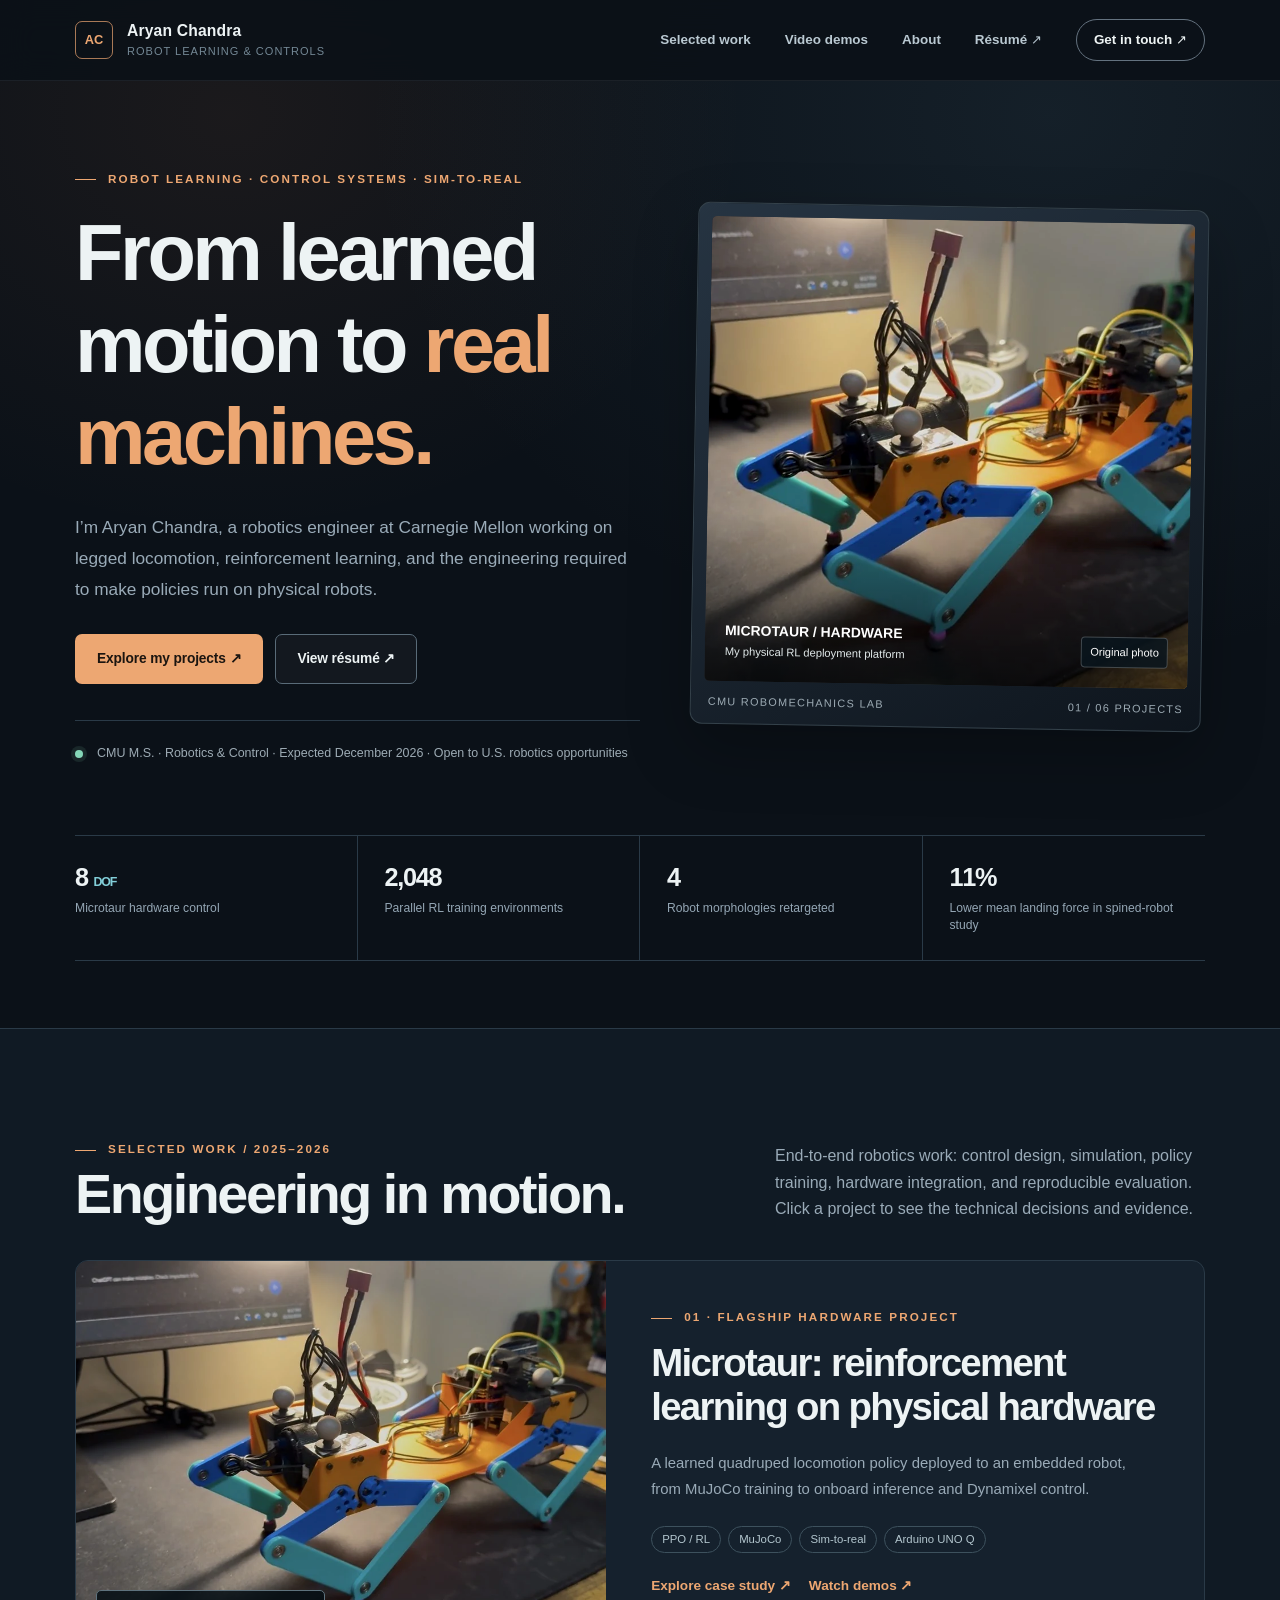
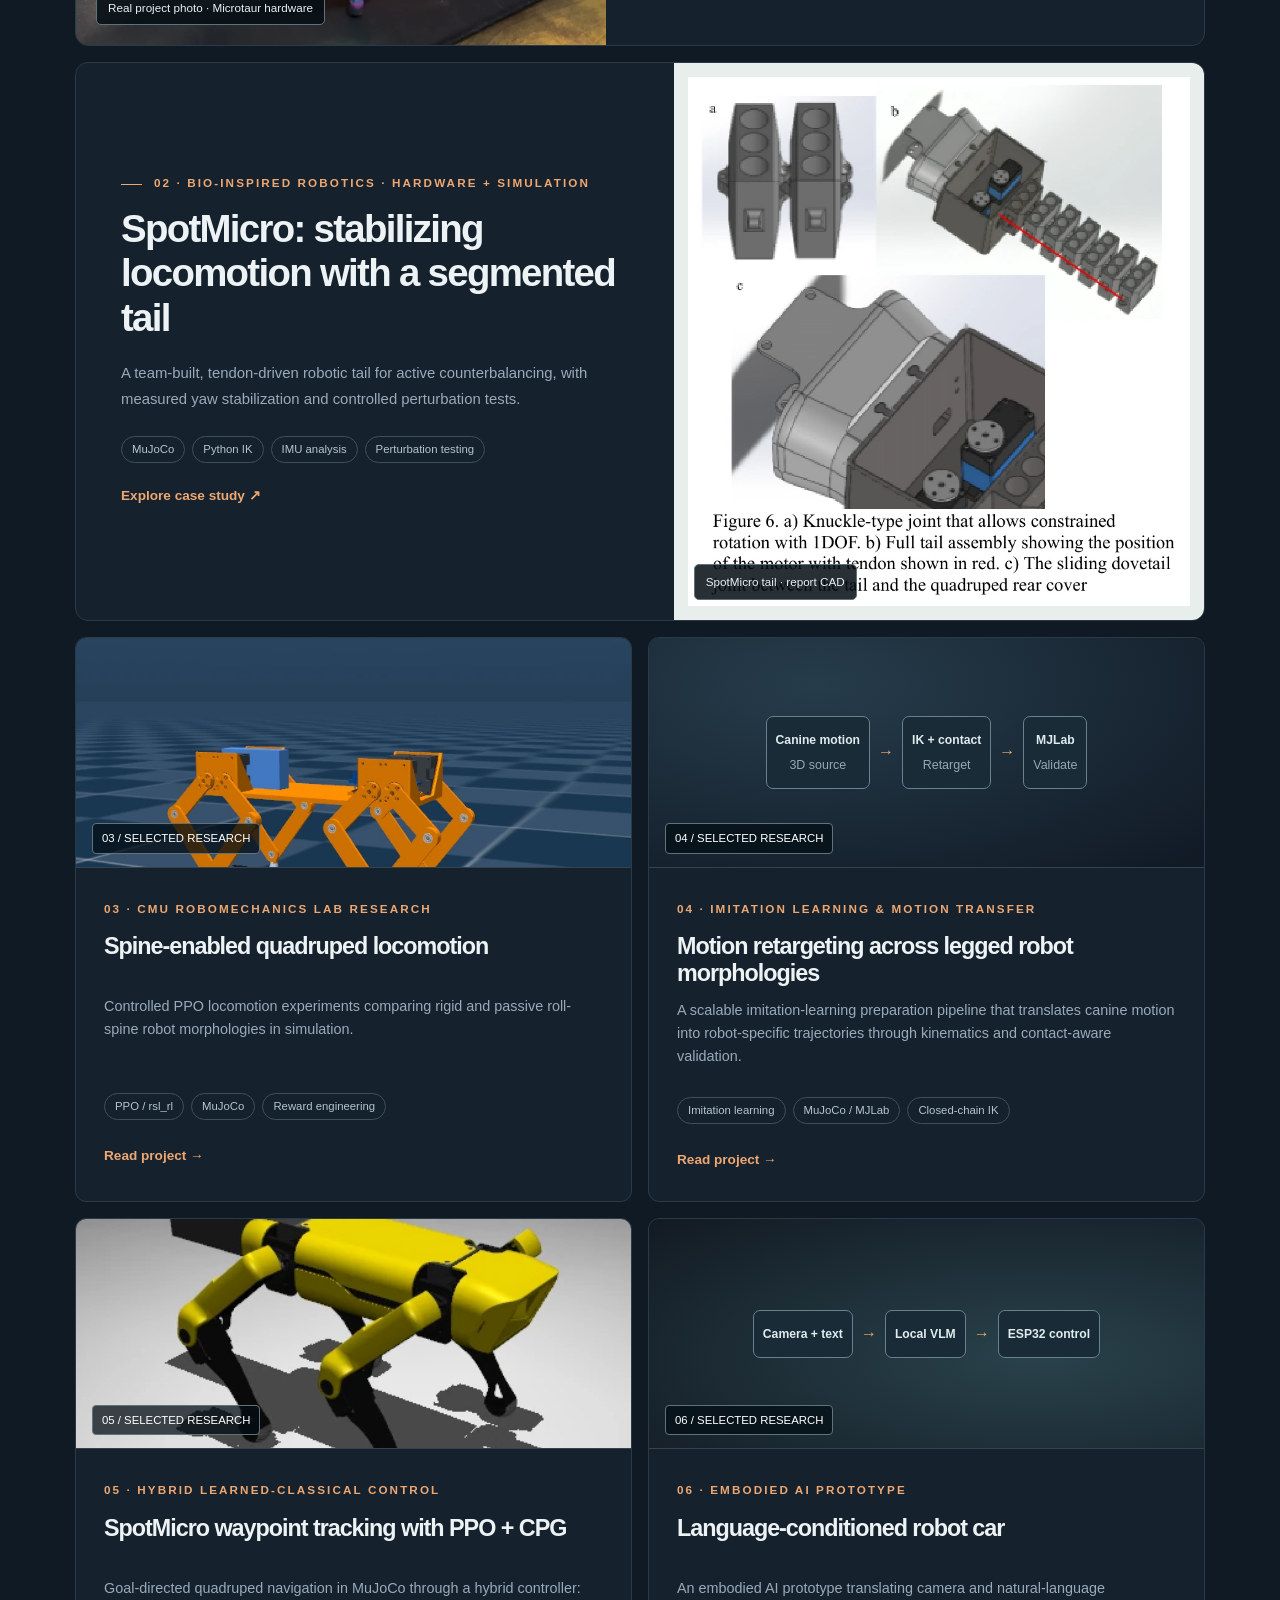
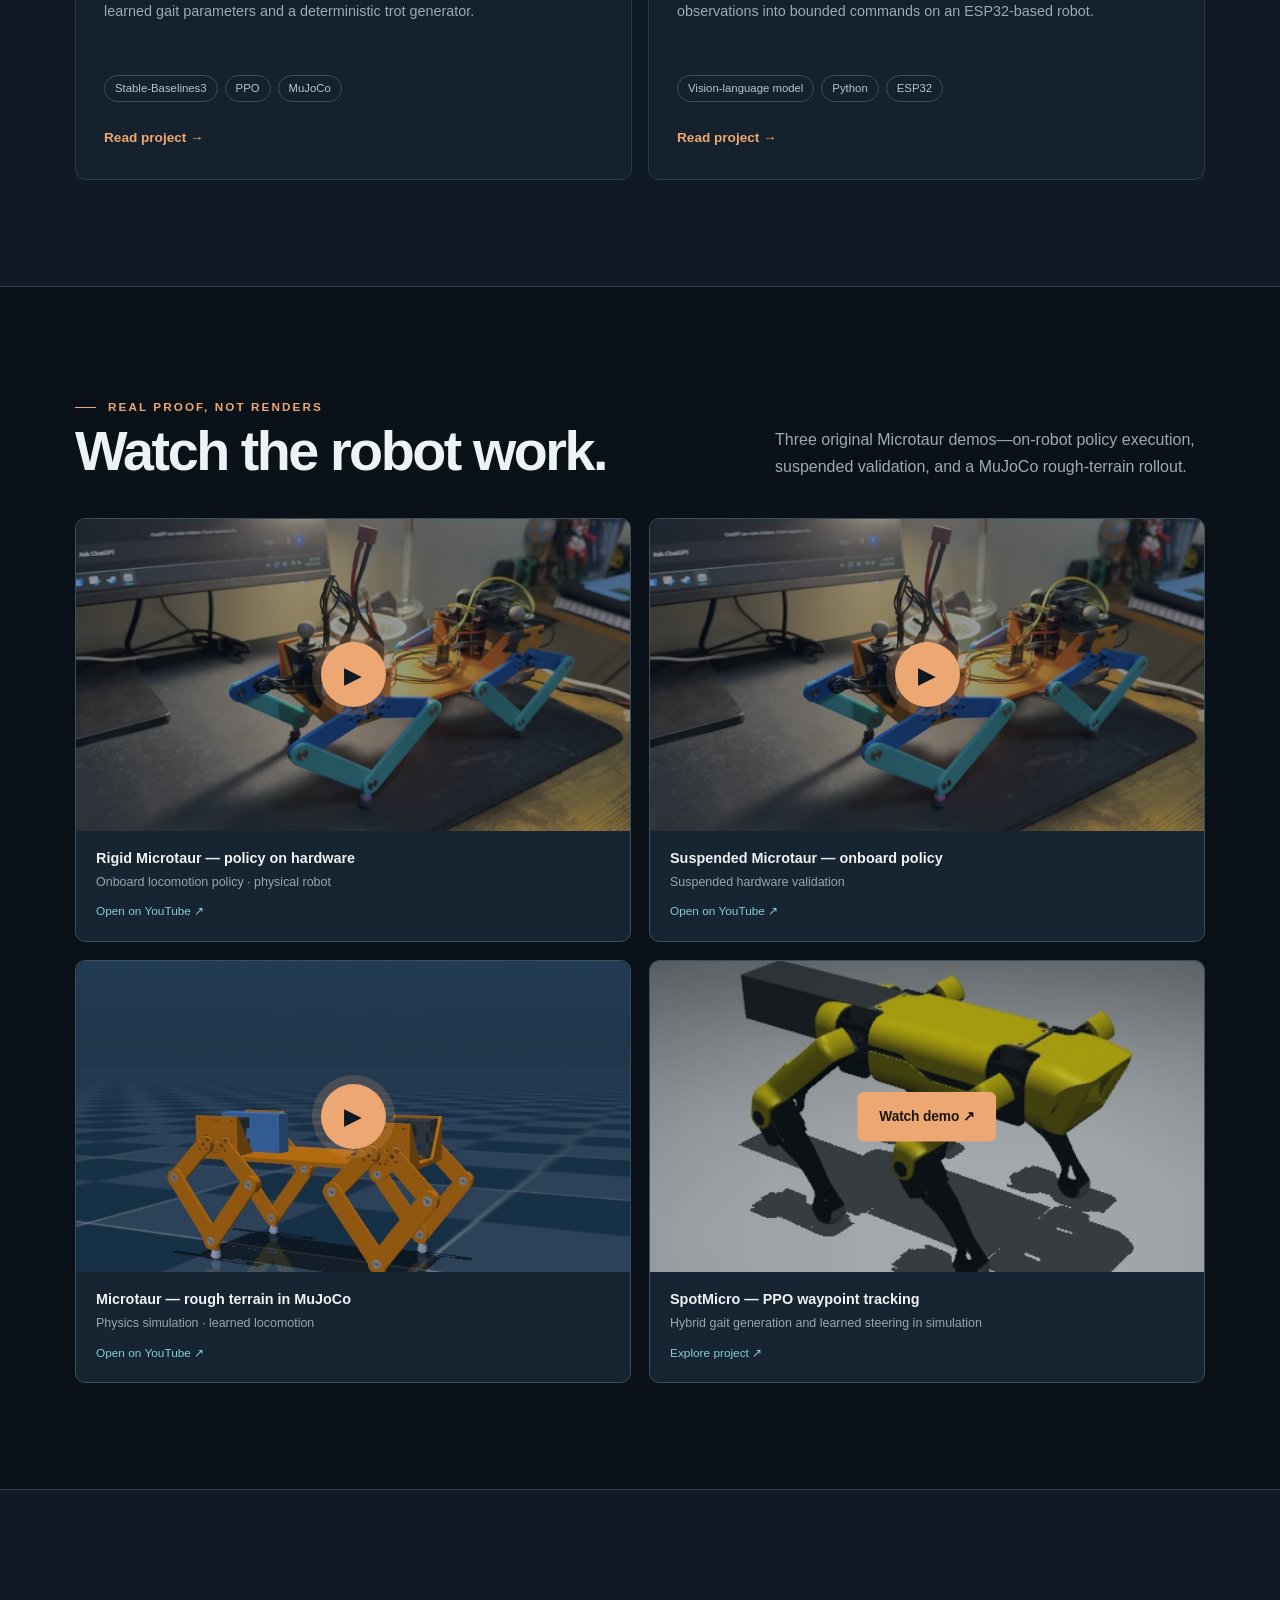
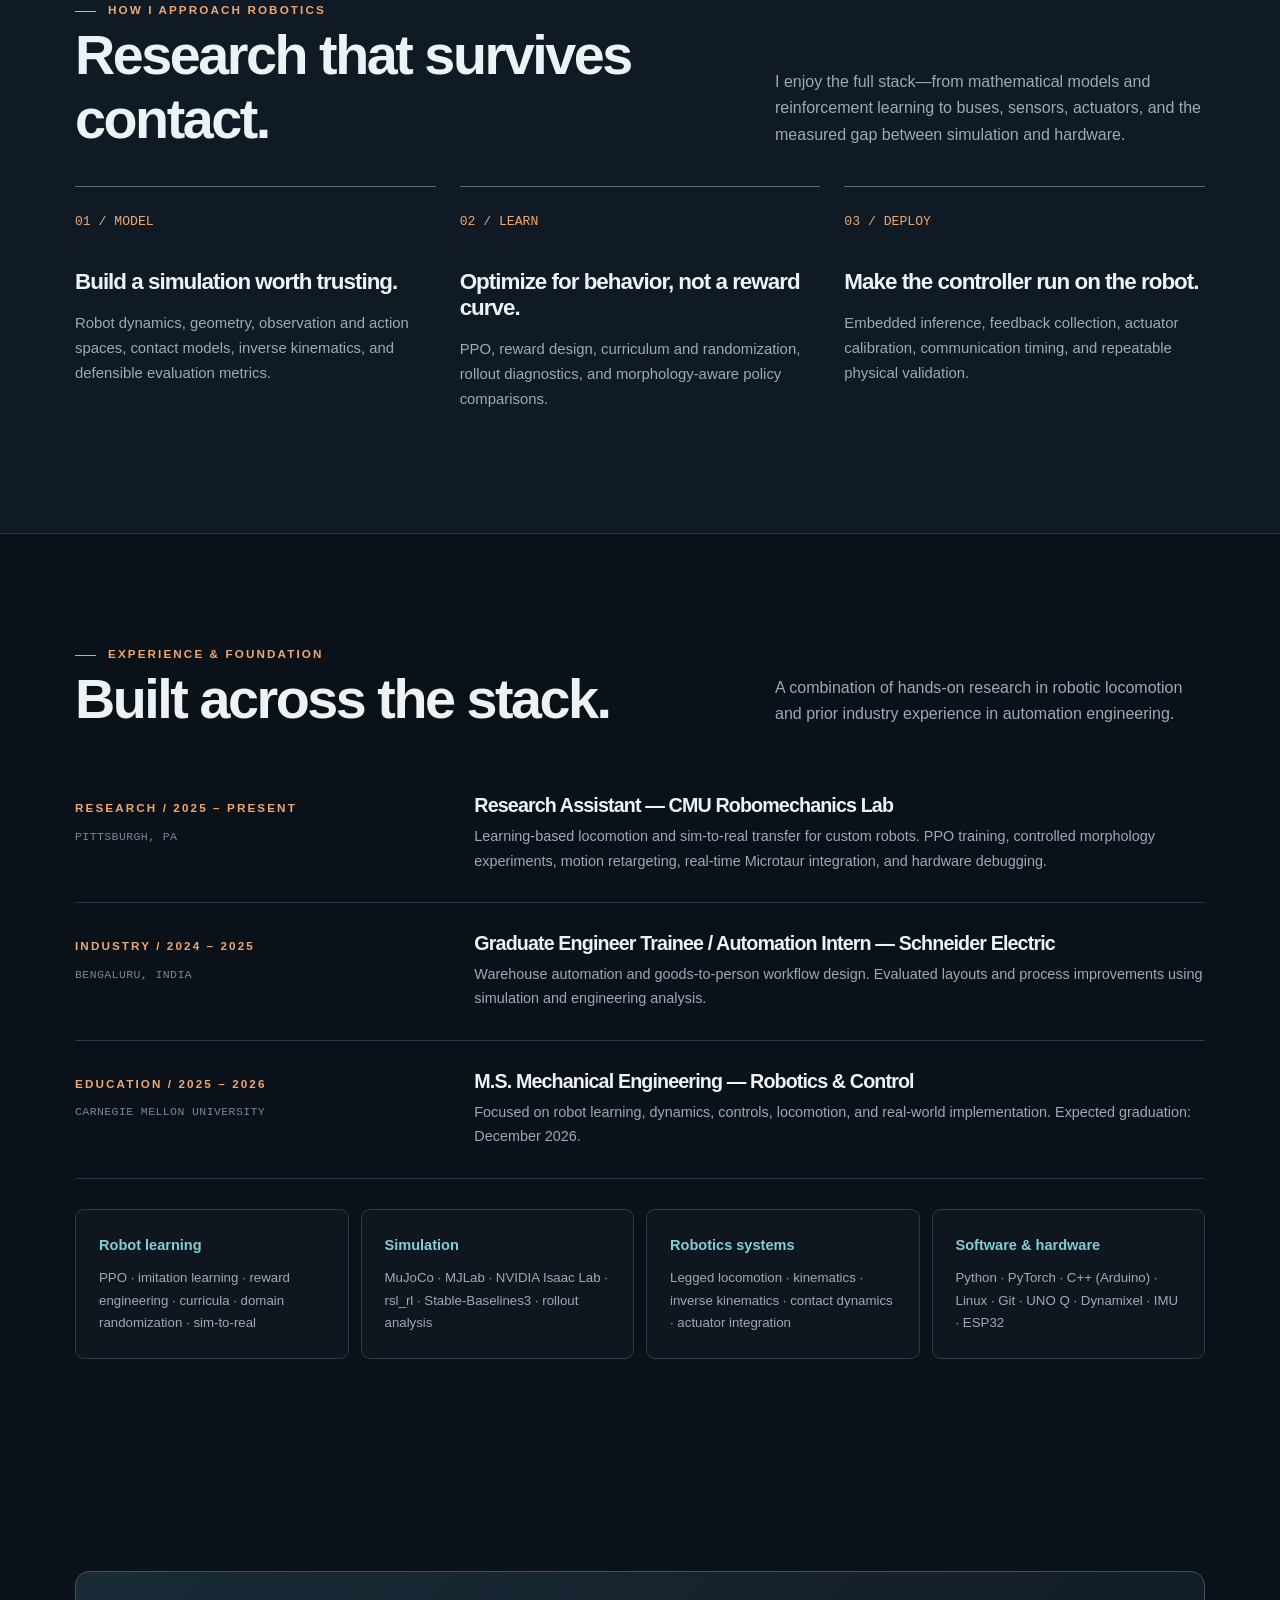
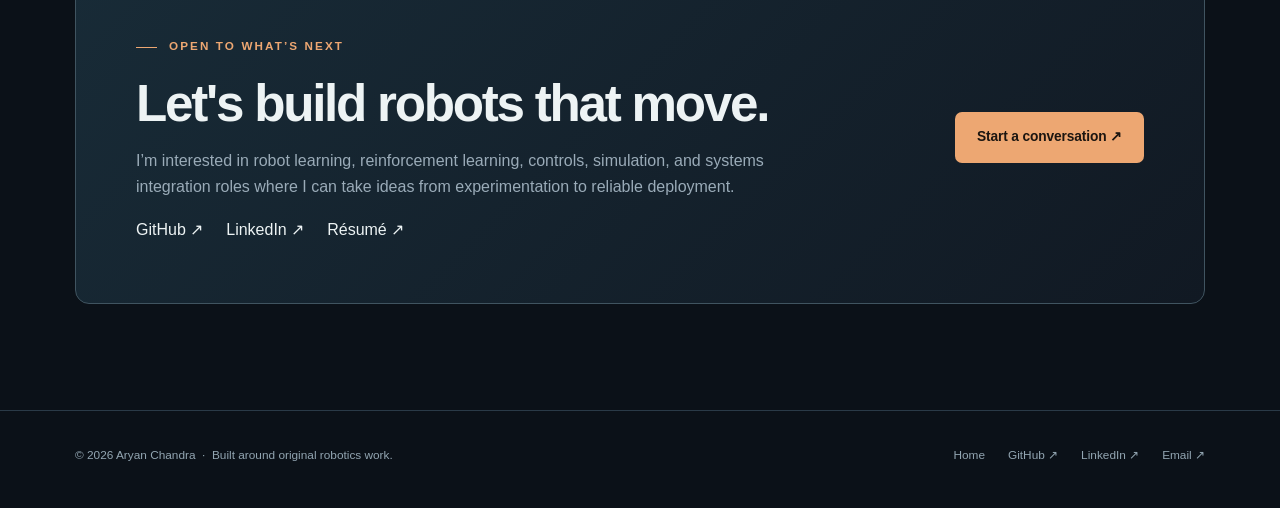
==== index.html @ 8916a290 "Add files via upload" ====
<!doctype html><html lang="en"><head><meta charset="UTF-8"><meta name="viewport" content="width=device-width,initial-scale=1"><meta name="theme-color" content="#0b1118"><meta name="description" content="Aryan Chandra is a Carnegie Mellon robotics engineer building reinforcement learning controllers, locomotion pipelines, and real robot deployments. Portfolio featuring Microtaur and SpotMicro."><meta property="og:type" content="website"><meta property="og:title" content="Aryan Chandra | Robot Learning &amp; Controls Engineer"><meta property="og:description" content="Aryan Chandra is a Carnegie Mellon robotics engineer building reinforcement learning controllers, locomotion pipelines, and real robot deployments. Portfolio featuring Microtaur and SpotMicro."><meta property="og:image" content="assets/images/microtaur-hardware.webp"><meta name="color-scheme" content="dark"><link rel="icon" href="assets/favicon.svg" type="image/svg+xml"><link rel="stylesheet" href="assets/site.css"><title>Aryan Chandra | Robot Learning &amp; Controls Engineer</title></head><body><header class="site-header"><div class="container nav-wrap"><a class="brand" href="index.html" aria-label="Aryan Chandra home"><span class="monogram">AC</span><span>Aryan Chandra<small>Robot learning &amp; controls</small></span></a><button class="mobile-toggle" id="mobile-toggle" aria-controls="nav-menu" aria-expanded="false">Menu</button><nav class="nav-links" id="nav-menu" aria-label="Primary navigation"><a href="index.html#projects">Selected work</a><a href="index.html#demos">Video demos</a><a href="index.html#background">About</a><a href="assets/Aryan_Chandra_Resume.pdf" target="_blank" rel="noopener">Résumé ↗</a><a href="mailto:aryanc2@andrew.cmu.edu" class="contact-pill">Get in touch ↗</a></nav></div></header><main id="home"><section class="hero"><div class="container"><div class="hero-grid"><div><div class="eyebrow">Robot learning · Control systems · Sim-to-real</div><h1>From learned motion to <span class="accent">real machines.</span></h1><p class="hero-lede">I’m Aryan Chandra, a robotics engineer at Carnegie Mellon working on legged locomotion, reinforcement learning, and the engineering required to make policies run on physical robots.</p><div class="btn-row"><a class="btn btn-primary" href="#projects">Explore my projects ↗</a><a class="btn btn-outline" href="assets/Aryan_Chandra_Resume.pdf">View résumé ↗</a></div><div class="side-note"><span class="status-dot" aria-hidden="true"></span><span>CMU M.S. · Robotics &amp; Control · Expected December 2026 · Open to U.S. robotics opportunities</span></div></div><div class="hero-photo-wrap"><div class="hero-image"><img src="assets/images/microtaur-hardware.webp" alt="Photograph of the actual small orange Microtaur quadruped with teal and blue articulated legs, electronics and Dynamixel motors on a workbench" fetchpriority="high"><div class="photo-bottom"><div><span>MICROTAUR / HARDWARE</span><small>My physical RL deployment platform</small></div><span class="tag-photo">Original photo</span></div></div><div class="hero-photo-caption"><span>CMU Robomechanics Lab</span><span>01 / 06 projects</span></div></div></div><div class="stat-strip"><div class="stat"><strong>8 <small>DOF</small></strong><span>Microtaur hardware control</span></div><div class="stat"><strong>2,048</strong><span>Parallel RL training environments</span></div><div class="stat"><strong>4</strong><span>Robot morphologies retargeted</span></div><div class="stat"><strong>11%</strong><span>Lower mean landing force in spined-robot study</span></div></div></div></section>
<section class="section grained section-border" id="projects"><div class="container"><div class="section-head"><div><span class="eyebrow">Selected work / 2025–2026</span><h2>Engineering in motion.</h2></div><p>End-to-end robotics work: control design, simulation, policy training, hardware integration, and reproducible evaluation. Click a project to see the technical decisions and evidence.</p></div><div class="project-stack"><article class="feature"><div class="feature-media"><img src="assets/images/microtaur-hardware.webp" alt="Actual Microtaur hardware · photograph provided by Aryan" loading="lazy"><span class="media-badge">Real project photo · Microtaur hardware</span></div><div class="feature-copy"><span class="eyebrow">01 · Flagship hardware project</span><h3>Microtaur: reinforcement learning on physical hardware</h3><p>A learned quadruped locomotion policy deployed to an embedded robot, from MuJoCo training to onboard inference and Dynamixel control.</p><div class="tags"><span class="tag">PPO / RL</span><span class="tag">MuJoCo</span><span class="tag">Sim-to-real</span><span class="tag">Arduino UNO Q</span></div><div class="feature-actions"><a class="link-arrow" href="projects/microtaur.html">Explore case study ↗</a><a class="link-arrow cyan" href="#demos">Watch demos ↗</a></div></div></article><article class="feature reverse"><div class="feature-media contain-media"><img src="assets/images/spotmicro-tail-cad.webp" alt="Actual segmented-tail assembly CAD from the team’s final report · Figure 6" loading="lazy"><span class="media-badge">SpotMicro tail · report CAD</span></div><div class="feature-copy"><span class="eyebrow">02 · Bio-inspired robotics · hardware + simulation</span><h3>SpotMicro: stabilizing locomotion with a segmented tail</h3><p>A team-built, tendon-driven robotic tail for active counterbalancing, with measured yaw stabilization and controlled perturbation tests.</p><div class="tags"><span class="tag">MuJoCo</span><span class="tag">Python IK</span><span class="tag">IMU analysis</span><span class="tag">Perturbation testing</span></div><div class="feature-actions"><a class="link-arrow" href="projects/spotmicro-tail.html">Explore case study ↗</a></div></div></article></div><div class="project-grid"><article class="project-card"><div class="card-visual"><img src="assets/images/microtaur-simulation.webp" alt="Custom Microtaur-style robot model in simulation · example simulation image" loading="lazy"><span class="visual-index">03 / SELECTED RESEARCH</span></div><div class="card-copy"><span class="mini-label">03 · CMU Robomechanics Lab research</span><h3>Spine-enabled quadruped locomotion</h3><p>Controlled PPO locomotion experiments comparing rigid and passive roll-spine robot morphologies in simulation.</p><div class="tags"><span class="tag">PPO / rsl_rl</span><span class="tag">MuJoCo</span><span class="tag">Reward engineering</span></div><a class="link-arrow" href="projects/spine-locomotion.html">Read project →</a></div></article><article class="project-card"><div class="card-visual"><div class="diagram-thumb"><span>Canine motion<small>3D source</small></span><b>→</b><span>IK + contact<small>Retarget</small></span><b>→</b><span>MJLab<small>Validate</small></span></div><span class="visual-index">04 / SELECTED RESEARCH</span></div><div class="card-copy"><span class="mini-label">04 · Imitation learning & motion transfer</span><h3>Motion retargeting across legged robot morphologies</h3><p>A scalable imitation-learning preparation pipeline that translates canine motion into robot-specific trajectories through kinematics and contact-aware validation.</p><div class="tags"><span class="tag">Imitation learning</span><span class="tag">MuJoCo / MJLab</span><span class="tag">Closed-chain IK</span></div><a class="link-arrow" href="projects/motion-retargeting.html">Read project →</a></div></article><article class="project-card"><div class="card-visual"><img src="assets/images/spotmicro-simulation.webp" alt="SpotMicro robot model in simulation · screenshot previously shared by Aryan" loading="lazy"><span class="visual-index">05 / SELECTED RESEARCH</span></div><div class="card-copy"><span class="mini-label">05 · Hybrid learned-classical control</span><h3>SpotMicro waypoint tracking with PPO + CPG</h3><p>Goal-directed quadruped navigation in MuJoCo through a hybrid controller: learned gait parameters and a deterministic trot generator.</p><div class="tags"><span class="tag">Stable-Baselines3</span><span class="tag">PPO</span><span class="tag">MuJoCo</span></div><a class="link-arrow" href="projects/spotmicro-waypoints.html">Read project →</a></div></article><article class="project-card"><div class="card-visual"><div class="diagram-thumb car"><span>Camera + text</span><b>→</b><span>Local VLM</span><b>→</b><span>ESP32 control</span></div><span class="visual-index">06 / SELECTED RESEARCH</span></div><div class="card-copy"><span class="mini-label">06 · Embodied AI prototype</span><h3>Language-conditioned robot car</h3><p>An embodied AI prototype translating camera and natural-language observations into bounded commands on an ESP32-based robot.</p><div class="tags"><span class="tag">Vision-language model</span><span class="tag">Python</span><span class="tag">ESP32</span></div><a class="link-arrow" href="projects/vlm-robot-car.html">Read project →</a></div></article></div></div></section><section class="section section-border" id="demos"><div class="container"><div class="section-head"><div><span class="eyebrow">Real proof, not renders</span><h2>Watch the robot work.</h2></div><p>Three original Microtaur demos—on-robot policy execution, suspended validation, and a MuJoCo rough-terrain rollout.</p></div><div class="video-grid"><div class="video-card"><div class="video-player" data-video-id="cYs2VmbA4Uo"><img src="assets/images/microtaur-hardware.webp" alt="Actual project media for Rigid Microtaur — policy on hardware" loading="lazy"><button aria-label="Play Rigid Microtaur — policy on hardware"><span aria-hidden="true">▶</span></button></div><div class="video-meta"><strong>Rigid Microtaur — policy on hardware</strong><small>Onboard locomotion policy · physical robot</small><a href="https://www.youtube.com/watch?v=cYs2VmbA4Uo" target="_blank" rel="noopener noreferrer">Open on YouTube ↗</a></div></div><div class="video-card"><div class="video-player" data-video-id="h3OJZShvm-o"><img src="assets/images/microtaur-hardware.webp" alt="Actual project media for Suspended Microtaur — onboard policy" loading="lazy"><button aria-label="Play Suspended Microtaur — onboard policy"><span aria-hidden="true">▶</span></button></div><div class="video-meta"><strong>Suspended Microtaur — onboard policy</strong><small>Suspended hardware validation</small><a href="https://www.youtube.com/watch?v=h3OJZShvm-o" target="_blank" rel="noopener noreferrer">Open on YouTube ↗</a></div></div><div class="video-card"><div class="video-player" data-video-id="h_wq0EA9ugI"><img src="assets/images/microtaur-simulation.webp" alt="Actual project media for Microtaur — rough terrain in MuJoCo" loading="lazy"><button aria-label="Play Microtaur — rough terrain in MuJoCo"><span aria-hidden="true">▶</span></button></div><div class="video-meta"><strong>Microtaur — rough terrain in MuJoCo</strong><small>Physics simulation · learned locomotion</small><a href="https://www.youtube.com/watch?v=h_wq0EA9ugI" target="_blank" rel="noopener noreferrer">Open on YouTube ↗</a></div></div><div class="video-card"><div class="video-player"><img src="assets/images/spotmicro-simulation.webp" alt="Actual SpotMicro quadruped simulation screenshot" loading="lazy"><a class="btn btn-primary" style="position:absolute;top:50%;left:50%;transform:translate(-50%,-50%);white-space:nowrap" target="_blank" rel="noopener" href="https://youtu.be/zI3Rre4-SZI">Watch demo ↗</a></div><div class="video-meta"><strong>SpotMicro — PPO waypoint tracking</strong><small>Hybrid gait generation and learned steering in simulation</small><a href="projects/spotmicro-waypoints.html">Explore project ↗</a></div></div></div></div></section><section class="section grained section-border" id="approach"><div class="container"><div class="section-head"><div><span class="eyebrow">How I approach robotics</span><h2>Research that survives contact.</h2></div><p>I enjoy the full stack—from mathematical models and reinforcement learning to buses, sensors, actuators, and the measured gap between simulation and hardware.</p></div><div class="cap-grid"><div class="cap"><span class="cap-number">01 / MODEL</span><h3>Build a simulation worth trusting.</h3><p>Robot dynamics, geometry, observation and action spaces, contact models, inverse kinematics, and defensible evaluation metrics.</p></div><div class="cap"><span class="cap-number">02 / LEARN</span><h3>Optimize for behavior, not a reward curve.</h3><p>PPO, reward design, curriculum and randomization, rollout diagnostics, and morphology-aware policy comparisons.</p></div><div class="cap"><span class="cap-number">03 / DEPLOY</span><h3>Make the controller run on the robot.</h3><p>Embedded inference, feedback collection, actuator calibration, communication timing, and repeatable physical validation.</p></div></div></div></section><section class="section section-border" id="background"><div class="container"><div class="section-head"><div><span class="eyebrow">Experience & foundation</span><h2>Built across the stack.</h2></div><p>A combination of hands-on research in robotic locomotion and prior industry experience in automation engineering.</p></div><div class="experience"><div><span class="mini-label">Research / 2025 – present</span><div class="meta">Pittsburgh, PA</div></div><div><h3>Research Assistant — CMU Robomechanics Lab</h3><p>Learning-based locomotion and sim-to-real transfer for custom robots. PPO training, controlled morphology experiments, motion retargeting, real-time Microtaur integration, and hardware debugging.</p></div></div><div class="experience"><div><span class="mini-label">Industry / 2024 – 2025</span><div class="meta">Bengaluru, India</div></div><div><h3>Graduate Engineer Trainee / Automation Intern — Schneider Electric</h3><p>Warehouse automation and goods-to-person workflow design. Evaluated layouts and process improvements using simulation and engineering analysis.</p></div></div><div class="experience"><div><span class="mini-label">Education / 2025 – 2026</span><div class="meta">Carnegie Mellon University</div></div><div><h3>M.S. Mechanical Engineering — Robotics &amp; Control</h3><p>Focused on robot learning, dynamics, controls, locomotion, and real-world implementation. Expected graduation: December 2026.</p></div></div><div class="skill-grid"><div class="skill"><h4>Robot learning</h4><p>PPO · imitation learning · reward engineering · curricula · domain randomization · sim-to-real</p></div><div class="skill"><h4>Simulation</h4><p>MuJoCo · MJLab · NVIDIA Isaac Lab · rsl_rl · Stable-Baselines3 · rollout analysis</p></div><div class="skill"><h4>Robotics systems</h4><p>Legged locomotion · kinematics · inverse kinematics · contact dynamics · actuator integration</p></div><div class="skill"><h4>Software & hardware</h4><p>Python · PyTorch · C++ (Arduino) · Linux · Git · UNO Q · Dynamixel · IMU · ESP32</p></div></div></div></section><section class="section" id="contact"><div class="container"><div class="contact-zone"><div><span class="eyebrow">Open to what’s next</span><h2>Let's build robots that move.</h2><p>I’m interested in robot learning, reinforcement learning, controls, simulation, and systems integration roles where I can take ideas from experimentation to reliable deployment.</p><div class="footer-links"><a href="https://github.com/aryan-chandra-cmu" target="_blank" rel="noopener">GitHub ↗</a><a href="https://www.linkedin.com/in/aryan-chandra-aa24411ba/" target="_blank" rel="noopener">LinkedIn ↗</a><a href="assets/Aryan_Chandra_Resume.pdf" target="_blank" rel="noopener">Résumé ↗</a></div></div><a href="mailto:aryanc2@andrew.cmu.edu?subject=Robotics%20Opportunity" class="btn btn-primary">Start a conversation ↗</a></div></div></section></main><footer class="site-footer"><div class="container footer-layout"><div>© <span id="year">2026</span> Aryan Chandra &nbsp;·&nbsp; Built around original robotics work.</div><div class="footer-links"><a href="index.html">Home</a><a href="https://github.com/aryan-chandra-cmu" target="_blank" rel="noopener">GitHub ↗</a><a href="https://www.linkedin.com/in/aryan-chandra-aa24411ba/" target="_blank" rel="noopener">LinkedIn ↗</a><a href="mailto:aryanc2@andrew.cmu.edu">Email ↗</a></div></div></footer><script src="assets/site.js" defer></script></body></html>
---- assets/site.css ----
:root{--bg:#0b1118;--bg2:#101a24;--panel:#15212d;--panel2:#1a2935;--line:#2a3a47;--text:#edf3f4;--muted:#9aabb8;--subtle:#748895;--accent:#eda772;--accent2:#82ced8;--max:1190px;--radius:18px;--shadow:0 24px 62px rgba(0,0,0,.25)}
*{box-sizing:border-box}html{scroll-behavior:smooth;scroll-padding-top:96px}body{margin:0;background:var(--bg);color:var(--text);font-family:Inter,'Segoe UI',Arial,sans-serif;font-size:16px;line-height:1.65;-webkit-font-smoothing:antialiased}body:before{content:'';position:absolute;z-index:-1;pointer-events:none;top:0;left:0;right:0;height:960px;background:radial-gradient(ellipse at 82% 12%,rgba(80,121,144,.14),transparent 46%),radial-gradient(ellipse at 18% 12%,rgba(215,126,76,.08),transparent 35%)}::selection{background:rgba(237,167,114,.3);color:#fff}a{color:inherit;text-decoration:none}img{display:block;max-width:100%}button,input{font:inherit}button{cursor:pointer}strong{font-weight:680}h1,h2,h3,h4,p{margin-top:0}h1,h2,h3{line-height:1.16;letter-spacing:-.044em}h1{font-size:clamp(3.35rem,6.8vw,6.8rem);font-weight:700}h2{font-size:clamp(2.25rem,4.35vw,4.4rem);font-weight:660}h3{font-size:clamp(1.22rem,2.05vw,1.85rem);font-weight:650}p{color:var(--muted)}small{font-size:.78rem}a:focus-visible,button:focus-visible{outline:2px solid var(--accent2);outline-offset:4px}hr{border:none;border-top:1px solid var(--line)}.container{max-width:var(--max);margin-inline:auto;padding-inline:30px}.mini-label,.eyebrow{font:650 .73rem/1.4 'Segoe UI',Arial,sans-serif;letter-spacing:.18em;text-transform:uppercase;color:var(--accent)}.eyebrow:before{content:'';display:inline-block;width:21px;height:1px;background:var(--accent);vertical-align:middle;margin-right:12px}.subtle{color:var(--subtle)}.muted{color:var(--muted)}.max700{max-width:700px}.accent{color:var(--accent)}.cyan{color:var(--accent2)}.meta{font-family:ui-monospace,SFMono-Regular,Consolas,monospace;font-size:.72rem;letter-spacing:.035em;text-transform:uppercase;color:var(--subtle)}.site-header{height:81px;position:sticky;top:0;background:rgba(11,17,24,.91);backdrop-filter:blur(16px);border-bottom:1px solid rgba(255,255,255,.065);z-index:20}.nav-wrap{height:100%;display:flex;align-items:center;justify-content:space-between;gap:20px}.brand{display:flex;align-items:center;gap:14px;font-weight:750;font-size:.98rem;line-height:1.16;letter-spacing:.01em}.monogram{display:grid;place-items:center;flex:none;width:38px;height:38px;border:1px solid rgba(237,167,114,.7);color:var(--accent);border-radius:7px;font-size:.8rem;font-weight:800;letter-spacing:.01em}.brand small{display:block;color:var(--subtle);font-weight:500;font-size:.69rem;letter-spacing:.09em;margin-top:5px;text-transform:uppercase}.nav-links{display:flex;align-items:center;gap:34px}.nav-links>a{color:#bac9d2;font-size:.84rem;font-weight:550;transition:color .18s}.nav-links>a:hover,.nav-links>a[aria-current=page]{color:var(--accent)}.nav-links .contact-pill{border:1px solid #64727f;border-radius:50px;padding:9px 17px;color:#eef4f4}.nav-links .contact-pill:hover{border-color:var(--accent)}.mobile-toggle{display:none;background:none;color:var(--text);border:1px solid var(--line);border-radius:9px;padding:8px 12px}
.btn-row{display:flex;align-items:center;flex-wrap:wrap;gap:12px}.btn{display:inline-flex;align-items:center;justify-content:center;gap:12px;border-radius:7px;padding:13px 21px;font-weight:690;font-size:.86rem;letter-spacing:-.01em;border:1px solid transparent;transition:transform .2s,background .2s,border-color .2s}.btn:hover{transform:translateY(-2px)}.btn-primary{color:#1b1510;background:var(--accent)}.btn-primary:hover{background:#f7c198}.btn-outline{background:rgba(255,255,255,.03);color:var(--text);border-color:#596b78}.btn-outline:hover{border-color:var(--accent)}.btn-quiet{padding-left:0;color:var(--accent2)}.link-arrow{color:var(--accent);font-weight:700;font-size:.85rem;display:inline-block}.link-arrow:hover{text-decoration:underline;text-underline-offset:5px}.section{padding:106px 0}.section-border{border-top:1px solid var(--line)}.section-head{display:flex;justify-content:space-between;gap:45px;align-items:flex-end;margin-bottom:34px}.section-head p{max-width:430px;margin-bottom:4px}.section-head h2{margin-bottom:0}.grained{background-color:var(--bg2);background-image:radial-gradient(rgba(255,255,255,.025) .65px,transparent .65px);background-size:8px 8px}
.hero{padding:90px 0 67px}.hero-grid{display:grid;grid-template-columns:minmax(0,1.05fr) minmax(0,.95fr);gap:54px;align-items:center}.hero h1{margin:20px 0 28px;font-size:clamp(3.8rem,6.2vw,6.1rem)}.hero-lede{font-size:1.08rem;line-height:1.8;max-width:590px;margin-bottom:29px}.hero .side-note{display:flex;align-items:center;gap:14px;margin-top:36px;padding-top:22px;border-top:1px solid var(--line);color:#9dabb4;font-size:.78rem}.status-dot{width:8px;height:8px;border-radius:50%;background:#85d7b8;box-shadow:0 0 0 4px rgba(133,215,184,.11)}.hero-photo-wrap{padding:13px;border:1px solid #34414a;border-radius:12px;background:linear-gradient(150deg,#263442,#0e151d);transform:rotate(1deg);box-shadow:var(--shadow)}.hero-image{aspect-ratio:1.04;overflow:hidden;border-radius:5px;position:relative;background:#1a232e}.hero-image img{width:100%;height:100%;object-fit:cover;object-position:58% center;filter:contrast(1.05) saturate(1.01)}.hero-image:after{content:'';position:absolute;inset:0;background:linear-gradient(180deg,transparent 64%,rgba(0,0,0,.69))}.photo-bottom{position:absolute;bottom:20px;left:20px;right:20px;z-index:1;display:flex;justify-content:space-between;gap:12px;align-items:flex-end}.photo-bottom div span{display:block;color:#fff;font-weight:700;font-size:.87rem}.photo-bottom div small{display:block;color:#e0e8e9;font-size:.7rem}.tag-photo{background:rgba(10,22,30,.85);border:1px solid rgba(255,255,255,.22);color:#fff;border-radius:4px;padding:5px 8px;font-size:.69rem;white-space:nowrap}.hero-photo-caption{display:flex;justify-content:space-between;color:#9dabb4;font-size:.68rem;text-transform:uppercase;letter-spacing:.12em;padding:12px 4px 0}.stat-strip{border-top:1px solid var(--line);border-bottom:1px solid var(--line);margin-top:71px;display:grid;grid-template-columns:repeat(4,1fr)}.stat{padding:26px 27px;border-right:1px solid var(--line)}.stat:first-child{padding-left:0}.stat:last-child{border-right:none}.stat strong{display:block;font-weight:660;font-size:1.58rem;color:var(--text);letter-spacing:-.05em;line-height:1.2}.stat span{display:block;color:#94a6b4;margin-top:8px;font-size:.76rem;line-height:1.4}.stat small{color:var(--accent2)}
.project-stack{display:grid;gap:16px}.feature{background:var(--panel);border:1px solid var(--line);border-radius:13px;overflow:hidden;display:grid;grid-template-columns:47% 53%;min-height:365px;transition:border-color .2s,transform .2s}.feature:hover,.project-card:hover{border-color:#536a77;transform:translateY(-2px)}.feature.reverse{grid-template-columns:53% 47%}.feature.reverse>.feature-media{order:2}.feature-media{position:relative;min-height:340px;overflow:hidden;background:#17242d}.feature-media img{width:100%;height:100%;object-fit:cover;transition:transform .5s}.feature:hover .feature-media img{transform:scale(1.025)}.feature-media .fig-on-white{object-fit:contain;padding:26px;background:#e9eeec}.feature-media .media-badge{position:absolute;bottom:20px;left:20px;z-index:1;font-size:.73rem;padding:7px 11px;background:rgba(5,15,20,.86);color:#e8f0f0;border:1px solid #5e727d;border-radius:5px}.feature-copy{padding:48px 45px;display:flex;flex-direction:column;justify-content:center}.feature-copy .eyebrow{margin-bottom:15px}.feature-copy h3{font-size:clamp(1.9rem,3vw,2.75rem);margin-bottom:20px}.feature-copy p{max-width:490px;line-height:1.75;font-size:.93rem;margin-bottom:24px}.tags{display:flex;gap:7px;flex-wrap:wrap;margin-bottom:22px}.tag{font-size:.71rem;border:1px solid #3d515d;color:#b3c6ce;padding:5px 10px;border-radius:100px;line-height:1.3}.feature-actions{display:flex;gap:18px;flex-wrap:wrap;align-items:center}.project-grid{display:grid;grid-template-columns:repeat(2,minmax(0,1fr));gap:16px;margin-top:16px}.project-card{background:var(--panel);border:1px solid var(--line);border-radius:11px;overflow:hidden;transition:border-color .2s,transform .2s}.card-visual{height:230px;position:relative;background:linear-gradient(120deg,#233440,#151d26);overflow:hidden}.card-visual img{width:100%;height:100%;object-fit:cover}.card-visual.contain img{object-fit:contain;background:#e5ebea;padding:13px}.card-visual::after{content:'';position:absolute;inset:0;border-bottom:1px solid #34434c;pointer-events:none}.card-visual .visual-index{position:absolute;bottom:14px;left:16px;font-size:.71rem;color:#fff;background:rgba(4,14,21,.74);padding:5px 9px;border-radius:4px;border:1px solid #60727b}.card-copy{padding:27px 28px 29px}.card-copy h3{font-size:1.46rem;min-height:50px;margin:12px 0}.card-copy p{font-size:.9rem;min-height:78px;line-height:1.6}.card-copy .tags{margin-top:20px}.diagram-thumb{height:100%;display:flex;align-items:center;justify-content:center;padding:34px;gap:8px;background:radial-gradient(ellipse at 30% 20%,#263c4b,#101924)}.diagram-thumb span{font-size:.76rem;font-weight:700;color:#e0ebed;text-align:center;border:1px solid #69808d;padding:13px 9px;background:#182b37;border-radius:7px;min-width:0;max-width:120px}.diagram-thumb b{color:var(--accent)}.diagram-thumb small{display:block;color:#96a8b1;font-weight:450;margin-top:5px}.diagram-thumb.car{background:radial-gradient(ellipse at 70% 60%,#29424b,#121a23)}
.cap-grid{display:grid;grid-template-columns:repeat(3,1fr);gap:24px}.cap{border-top:1px solid #57707c;padding-top:24px}.cap .cap-number{display:block;color:var(--accent);font-family:ui-monospace,monospace;font-size:.82rem;margin-bottom:36px}.cap h3{margin-bottom:16px;font-size:1.4rem}.cap p{font-size:.93rem;line-height:1.7}.cap strong{color:#d8e5e5}.experience{display:grid;grid-template-columns:1fr 2fr;gap:34px;padding:29px 0;border-bottom:1px solid var(--line)}.experience:first-of-type{border-top:1px solid var(--line)}.experience h3{font-size:1.23rem;margin:0 0 7px}.experience p{font-size:.9rem;margin:0;line-height:1.7}.experience .meta{margin-top:6px}.skill-grid{display:grid;grid-template-columns:repeat(4,1fr);gap:12px;margin-top:30px}.skill{padding:23px;border:1px solid var(--line);border-radius:9px;background:rgba(255,255,255,.019)}.skill h4{margin-bottom:10px;font-size:.91rem;color:var(--accent2)}.skill p{font-size:.83rem;line-height:1.72;margin:0}.contact-zone{background:linear-gradient(135deg,#182b37,#111923);border:1px solid #405460;padding:60px;border-radius:14px;display:grid;grid-template-columns:1fr auto;align-items:center;gap:35px}.contact-zone h2{font-size:clamp(2.4rem,4vw,4.1rem);margin:15px 0}.contact-zone p{max-width:630px}.site-footer{padding:35px 0 42px;border-top:1px solid var(--line);font-size:.74rem;color:#92a5b1}.footer-layout{display:flex;align-items:center;justify-content:space-between;gap:20px}.footer-links{display:flex;flex-wrap:wrap;gap:23px}.footer-links a:hover{color:var(--accent)}
.page-top{padding:66px 0 48px}.back-link{display:inline-flex;gap:9px;align-items:center;color:var(--accent2);font-size:.83rem;margin-bottom:45px}.back-link:hover{text-decoration:underline;text-underline-offset:4px}.page-title{max-width:920px;font-size:clamp(3.3rem,5.8vw,5.6rem);margin:15px 0 24px}.page-lede{max-width:870px;font-size:1.11rem;line-height:1.8;color:#bdcbd2}.page-quick{display:flex;flex-wrap:wrap;gap:12px;margin:32px 0 0}.page-quick>span{background:#142330;border:1px solid var(--line);padding:11px 15px;border-radius:5px;color:#bbccd4;font-size:.79rem}.page-quick strong{color:#e7efef}.project-hero-image{margin-top:37px;border:1px solid #354753;border-radius:12px;overflow:hidden;aspect-ratio:2.12;background:#1b2933;position:relative}.project-hero-image img{width:100%;height:100%;object-fit:cover;object-position:center}.project-hero-image.contain img{object-fit:contain;background:#edf0ee;padding:18px}.project-hero-image figcaption{position:absolute;bottom:14px;left:15px;padding:6px 10px;background:rgba(4,14,20,.83);border-radius:4px;color:#e7eeee;font-size:.74rem}.article-wrap{display:grid;grid-template-columns:200px minmax(0,1fr);gap:65px}.sticky-index{position:sticky;top:111px;align-self:start;display:grid;gap:14px;border-left:1px solid #49616e;padding-left:20px}.sticky-index a{font-size:.78rem;color:#9db1bc}.sticky-index a:hover{color:var(--accent2)}.article-body{max-width:850px}.article-body>section{padding-bottom:60px;margin-bottom:55px;border-bottom:1px solid var(--line)}.article-body>section:last-child{border:0;margin-bottom:10px}.article-body h2{font-size:clamp(1.9rem,3.1vw,2.8rem);margin:12px 0 20px}.article-body p{line-height:1.82}.article-body h3{font-size:1.18rem;margin:30px 0 10px;letter-spacing:-.02em}.article-body li{color:var(--muted);margin-bottom:10px;line-height:1.7}.article-body ul{padding-left:22px}.article-body li strong{color:#e6f0ee}.fact-bar{display:grid;grid-template-columns:repeat(3,1fr);gap:10px;margin-top:29px}.fact{padding:22px;border-radius:9px;background:#152531;border:1px solid #354a57}.fact strong{font-size:1.5rem;display:block;color:#f6f4ed;line-height:1.3}.fact span{font-size:.75rem;color:#9dabb7;line-height:1.5;display:block;margin-top:7px}.callout{background:#162734;border-left:3px solid var(--accent);padding:20px 24px;margin:25px 0;border-radius:0 8px 8px 0}.callout p{margin:0;color:#bdcdd5;font-size:.9rem}.media-grid{display:grid;grid-template-columns:repeat(2,minmax(0,1fr));gap:17px;margin:20px 0 27px}.media-item{background:#1a2630;border:1px solid var(--line);border-radius:9px;overflow:hidden}.media-item img{width:100%;height:auto;max-height:310px;object-fit:contain;background:#e9eded;padding:10px}.media-item figcaption{font-size:.74rem;color:#b4c5cc;padding:12px 15px}.video-grid{display:grid;grid-template-columns:repeat(2,minmax(0,1fr));gap:18px;margin-top:24px}.video-card{overflow:hidden;background:#172431;border:1px solid #37505e;border-radius:10px}.video-player{position:relative;aspect-ratio:16/9;overflow:hidden;background:#152430}.video-player img{height:100%;width:100%;object-fit:cover;opacity:.68}.video-player button{position:absolute;inset:0;border:0;background:transparent;color:#fff;display:flex;align-items:center;justify-content:center}.video-player button span{display:grid;place-items:center;width:65px;height:65px;border-radius:100%;background:var(--accent);color:#0f1720;font-size:1.45rem;box-shadow:0 0 0 9px rgba(237,167,114,.19);transition:transform .2s}.video-player button:hover span{transform:scale(1.1)}.video-player iframe{width:100%;height:100%;border:0}.video-meta{padding:17px 20px}.video-meta strong{display:block;font-size:.9rem;color:#eef2f4;line-height:1.4}.video-meta small{display:block;color:#93a8b2;margin-top:4px}.video-meta a{color:var(--accent2);font-size:.74rem;display:inline-block;margin-top:10px}.steps{display:grid;gap:10px;margin:23px 0}.step{display:grid;grid-template-columns:55px 1fr;gap:18px;align-items:start;background:#15232f;border:1px solid var(--line);border-radius:8px;padding:20px}.step-num{font:650 .83rem/1.5 ui-monospace,monospace;color:var(--accent)}.step strong{display:block;color:#eff3f3;font-size:.94rem}.step p{margin:7px 0 0;font-size:.84rem}.codeflow{display:flex;flex-wrap:wrap;gap:7px;align-items:center;margin:20px 0}.codeflow span{background:#1b2a36;padding:12px;border:1px solid #456270;border-radius:6px;color:#d8e7e9;font-size:.76rem;font-family:ui-monospace,monospace}.codeflow b{color:var(--accent)}.comparison{margin:20px 0 27px;background:#162531;border:1px solid #344755;border-radius:9px;padding:25px}.bar-row{display:grid;grid-template-columns:120px 1fr 90px;gap:14px;align-items:center;font-size:.8rem;margin:13px 0;color:#dce9e9}.track{background:#293b46;height:19px;border-radius:4px;overflow:hidden}.fill{height:100%;background:#819fac;border-radius:4px}.fill.accent-fill{background:var(--accent)}.attribution{font-size:.75rem;color:#90a2ad}.related{border-top:1px solid var(--line);padding:48px 0 70px;display:flex;justify-content:space-between;gap:18px;align-items:center}.related h3{margin:0 0 8px}.related p{margin:0}.notice{font-size:.78rem;color:#a0b4bf;background:#16232e;border:1px solid var(--line);padding:10px 14px;border-radius:6px;margin-top:18px}
@media(max-width:1040px){.container{padding-inline:24px}.hero-grid{gap:33px}.hero h1{font-size:clamp(3.5rem,6vw,5.1rem)}.feature-copy{padding:38px 32px}.skill-grid{grid-template-columns:repeat(2,1fr)}.article-wrap{grid-template-columns:145px 1fr;gap:35px}}
@media(max-width:760px){.container{padding-inline:20px}.site-header{height:68px}.mobile-toggle{display:block}.nav-links{display:none;position:absolute;top:67px;left:0;right:0;padding:22px 20px;background:#0f1a23;border-bottom:1px solid var(--line);flex-direction:column;gap:20px;align-items:stretch}.nav-links.open{display:flex}.nav-links .contact-pill{text-align:center}.hero{padding:55px 0 30px}.hero-grid{grid-template-columns:1fr;gap:45px}.hero h1{font-size:clamp(3.7rem,12vw,5.8rem)}.hero-lede{font-size:1rem}.hero-photo-wrap{transform:none;max-width:660px}.hero-image{aspect-ratio:1.38}.stat-strip{grid-template-columns:repeat(2,1fr);margin-top:45px}.stat{padding:20px 16px;border-bottom:1px solid var(--line)}.stat:first-child{padding-left:16px}.stat:nth-child(2){border-right:0}.stat:nth-last-child(-n+2){border-bottom:0}.section{padding:74px 0}.section-head{display:block}.section-head h2{margin-bottom:12px}.section-head p{max-width:100%}.feature,.feature.reverse{grid-template-columns:1fr}.feature.reverse>.feature-media{order:0}.feature-media{min-height:260px;height:290px}.feature-copy{padding:32px 27px}.feature-copy h3{font-size:2.2rem}.project-grid{grid-template-columns:1fr}.card-copy p{min-height:0}.cap-grid{grid-template-columns:1fr;gap:35px}.cap .cap-number{margin-bottom:17px}.experience{grid-template-columns:1fr;gap:11px}.skill-grid{grid-template-columns:1fr 1fr}.contact-zone{grid-template-columns:1fr;padding:35px 25px}.contact-zone .btn{width:max-content}.footer-layout{flex-direction:column;align-items:flex-start}.page-top{padding-top:34px}.page-title{font-size:clamp(3.2rem,10vw,4.4rem)}.project-hero-image{aspect-ratio:1.35}.article-wrap{grid-template-columns:1fr}.sticky-index{position:static;display:flex;overflow-x:auto;flex-wrap:wrap;border-left:0;border-bottom:1px solid var(--line);padding-left:0;padding-bottom:13px;gap:16px}.article-body>section{padding-bottom:42px;margin-bottom:40px}.video-grid,.media-grid{grid-template-columns:1fr}.fact-bar{grid-template-columns:repeat(3,1fr)}.fact{padding:14px}.fact strong{font-size:1.2rem}.related{align-items:start;flex-direction:column}}
@media(max-width:450px){.brand{font-size:.85rem}.brand small{font-size:.59rem}.monogram{width:35px;height:35px}.hero h1{font-size:3.25rem}.btn-row .btn{width:100%}.stat strong{font-size:1.4rem}.skill-grid{grid-template-columns:1fr}.fact-bar{grid-template-columns:1fr}.bar-row{grid-template-columns:80px 1fr 64px}.diagram-thumb{padding:20px;gap:4px}.diagram-thumb span{font-size:.65rem;padding:8px 5px}.codeflow span{font-size:.63rem}}
@media(prefers-reduced-motion:reduce){*,*:before,*:after{scroll-behavior:auto!important;transition:none!important;animation:none!important}}

.feature-media.contain-media img{object-fit:contain;background:#e8eeec;padding:14px}
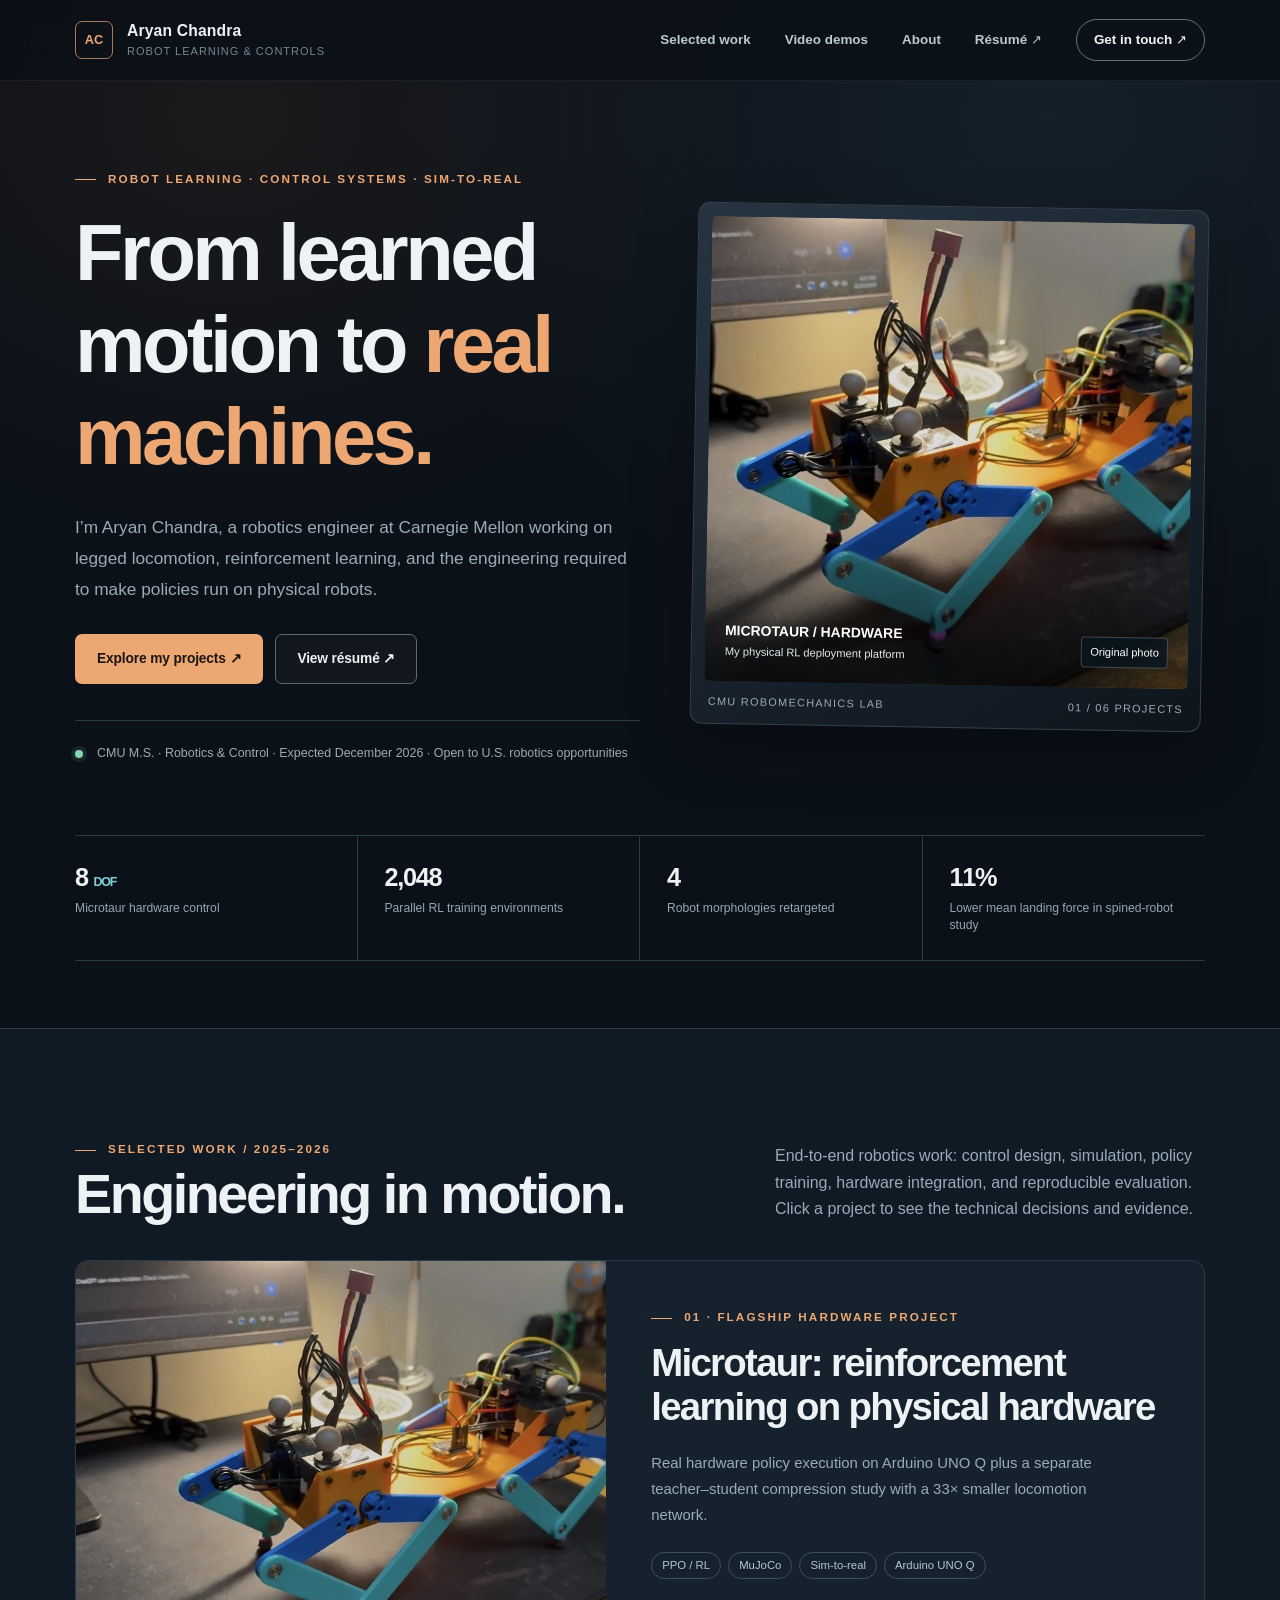
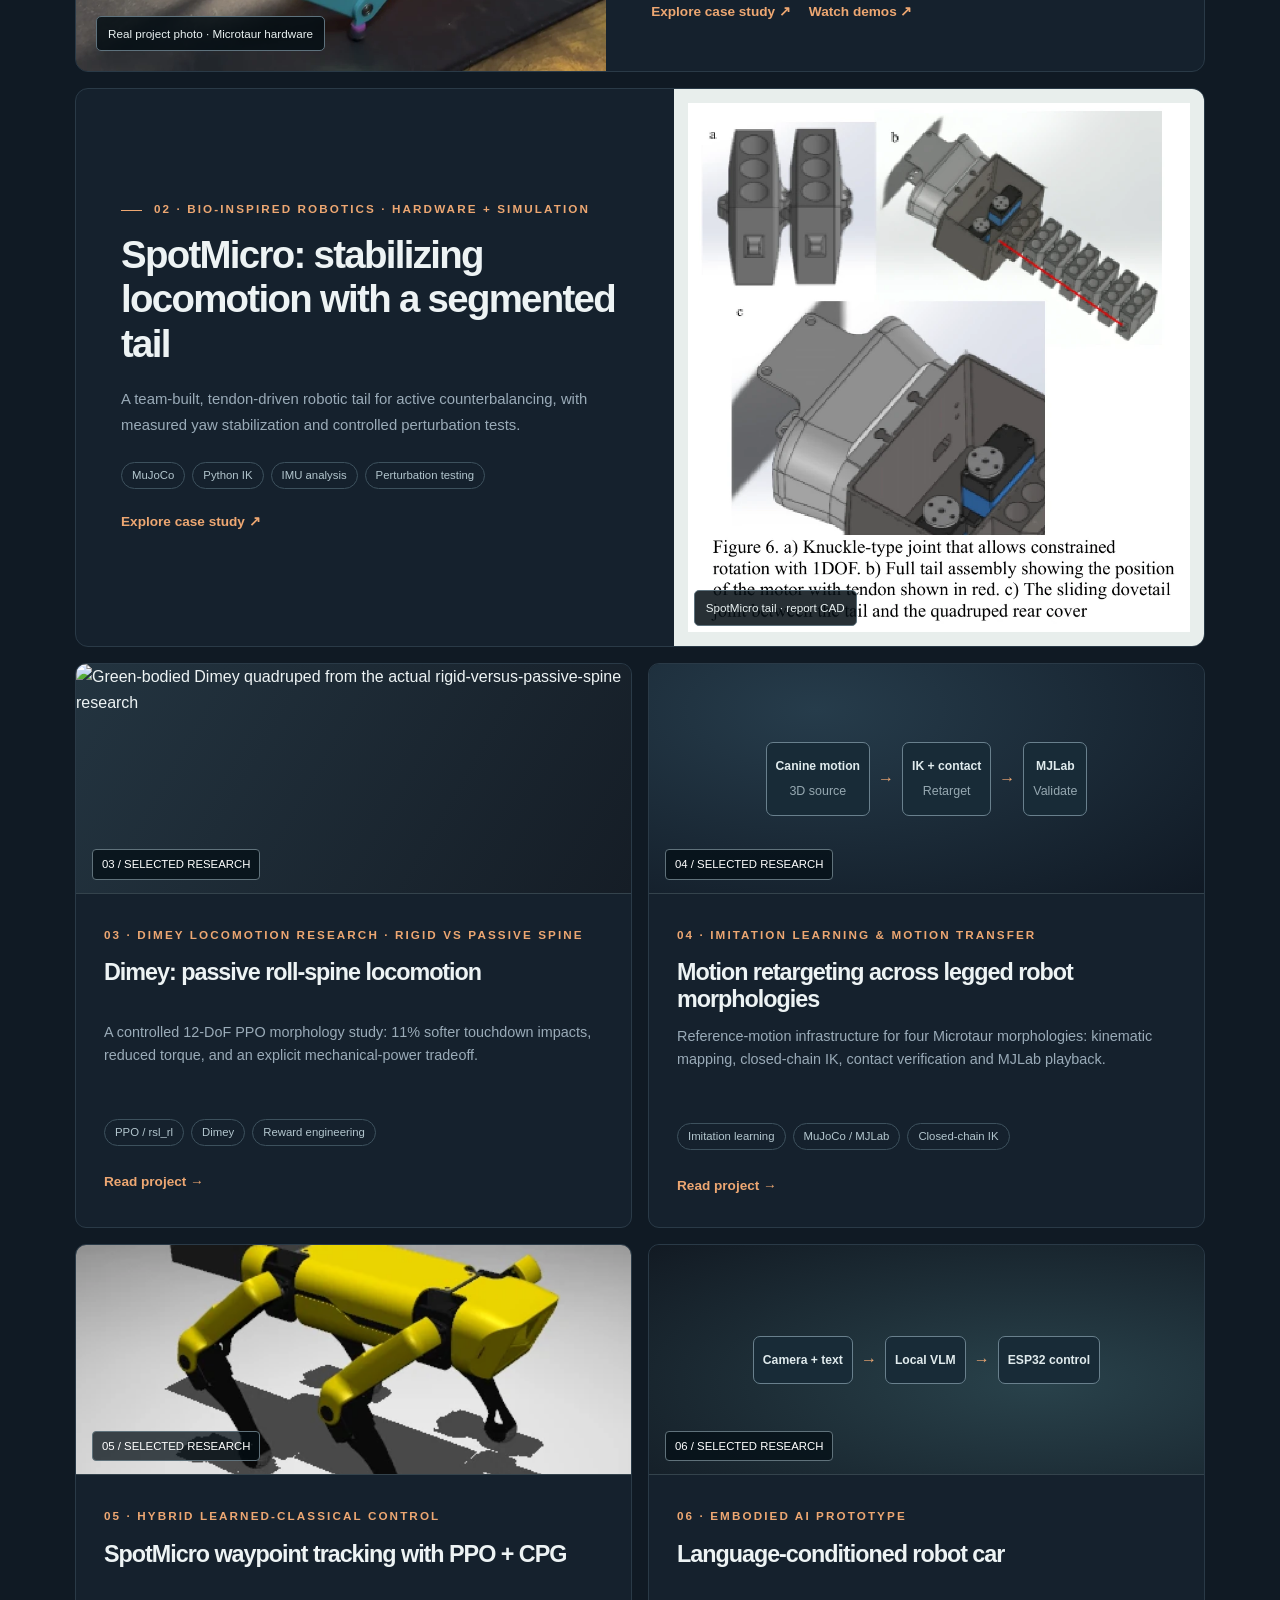
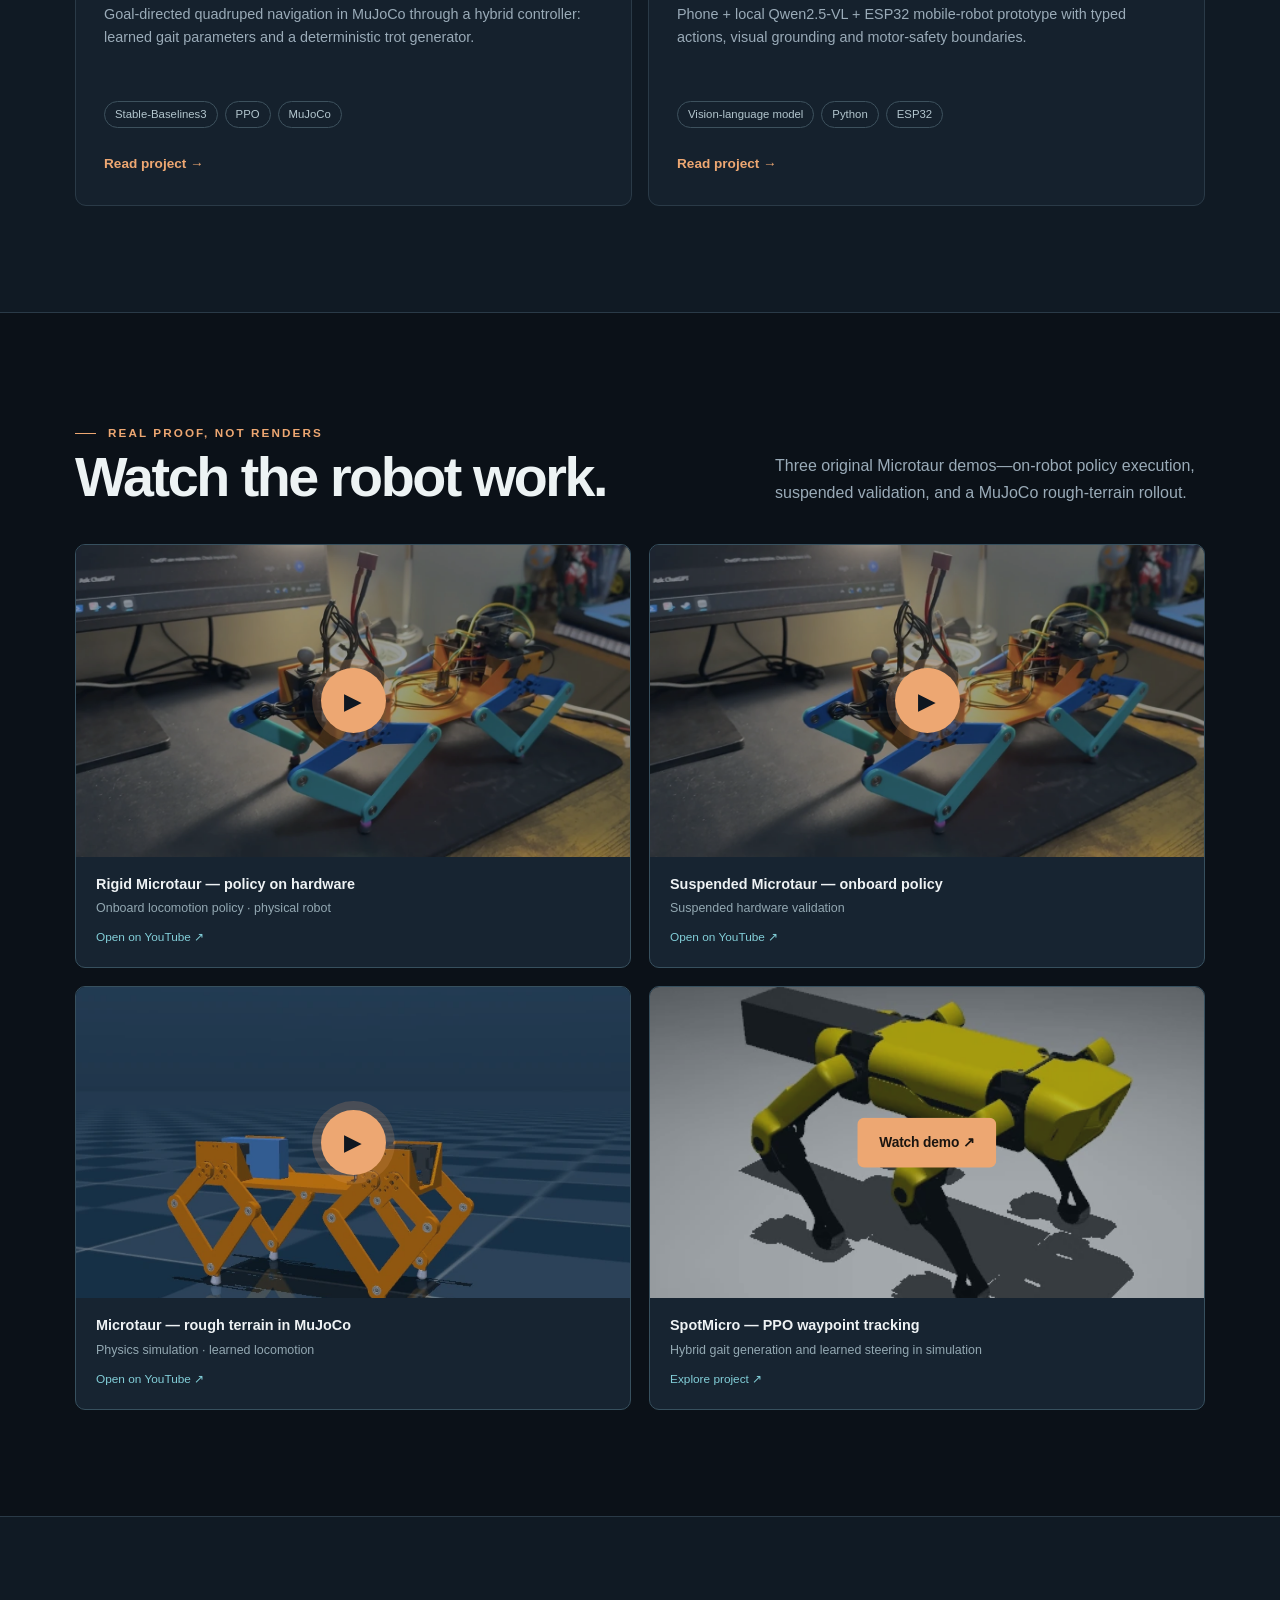
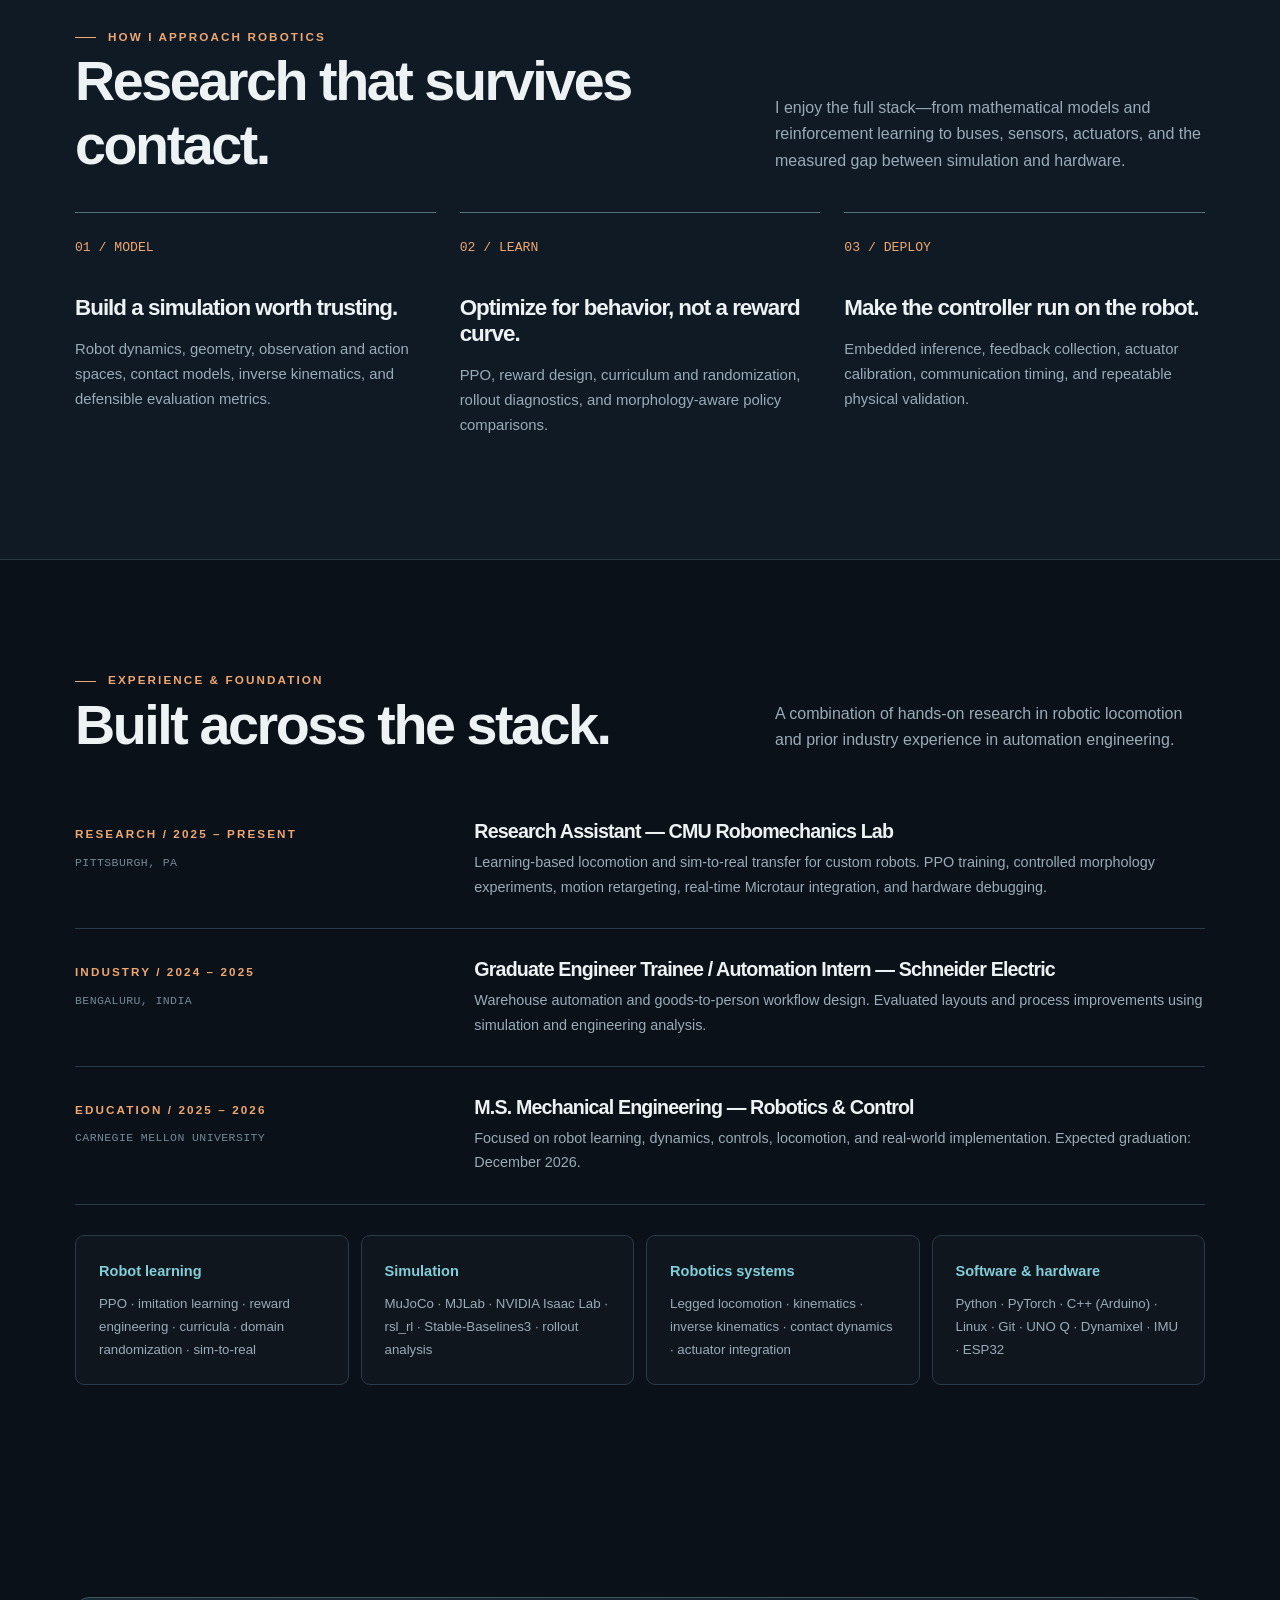
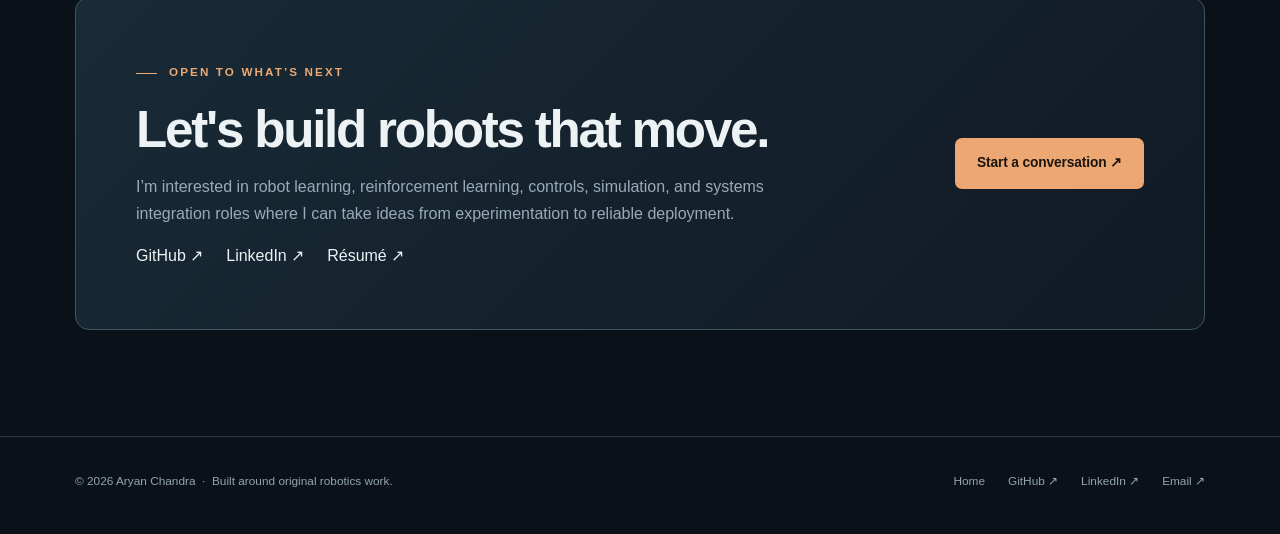
==== commit eedd39ac: "Add files via upload" ====
--- a/index.html
+++ b/index.html
@@ -1,2 +1,3 @@
-<!doctype html><html lang="en"><head><meta charset="UTF-8"><meta name="viewport" content="width=device-width,initial-scale=1"><meta name="theme-color" content="#0b1118"><meta name="description" content="Aryan Chandra is a Carnegie Mellon robotics engineer building reinforcement learning controllers, locomotion pipelines, and real robot deployments. Portfolio featuring Microtaur and SpotMicro."><meta property="og:type" content="website"><meta property="og:title" content="Aryan Chandra | Robot Learning &amp; Controls Engineer"><meta property="og:description" content="Aryan Chandra is a Carnegie Mellon robotics engineer building reinforcement learning controllers, locomotion pipelines, and real robot deployments. Portfolio featuring Microtaur and SpotMicro."><meta property="og:image" content="assets/images/microtaur-hardware.webp"><meta name="color-scheme" content="dark"><link rel="icon" href="assets/favicon.svg" type="image/svg+xml"><link rel="stylesheet" href="assets/site.css"><title>Aryan Chandra | Robot Learning &amp; Controls Engineer</title></head><body><header class="site-header"><div class="container nav-wrap"><a class="brand" href="index.html" aria-label="Aryan Chandra home"><span class="monogram">AC</span><span>Aryan Chandra<small>Robot learning &amp; controls</small></span></a><button class="mobile-toggle" id="mobile-toggle" aria-controls="nav-menu" aria-expanded="false">Menu</button><nav class="nav-links" id="nav-menu" aria-label="Primary navigation"><a href="index.html#projects">Selected work</a><a href="index.html#demos">Video demos</a><a href="index.html#background">About</a><a href="assets/Aryan_Chandra_Resume.pdf" target="_blank" rel="noopener">Résumé ↗</a><a href="mailto:aryanc2@andrew.cmu.edu" class="contact-pill">Get in touch ↗</a></nav></div></header><main id="home"><section class="hero"><div class="container"><div class="hero-grid"><div><div class="eyebrow">Robot learning · Control systems · Sim-to-real</div><h1>From learned motion to <span class="accent">real machines.</span></h1><p class="hero-lede">I’m Aryan Chandra, a robotics engineer at Carnegie Mellon working on legged locomotion, reinforcement learning, and the engineering required to make policies run on physical robots.</p><div class="btn-row"><a class="btn btn-primary" href="#projects">Explore my projects ↗</a><a class="btn btn-outline" href="assets/Aryan_Chandra_Resume.pdf">View résumé ↗</a></div><div class="side-note"><span class="status-dot" aria-hidden="true"></span><span>CMU M.S. · Robotics &amp; Control · Expected December 2026 · Open to U.S. robotics opportunities</span></div></div><div class="hero-photo-wrap"><div class="hero-image"><img src="assets/images/microtaur-hardware.webp" alt="Photograph of the actual small orange Microtaur quadruped with teal and blue articulated legs, electronics and Dynamixel motors on a workbench" fetchpriority="high"><div class="photo-bottom"><div><span>MICROTAUR / HARDWARE</span><small>My physical RL deployment platform</small></div><span class="tag-photo">Original photo</span></div></div><div class="hero-photo-caption"><span>CMU Robomechanics Lab</span><span>01 / 06 projects</span></div></div></div><div class="stat-strip"><div class="stat"><strong>8 <small>DOF</small></strong><span>Microtaur hardware control</span></div><div class="stat"><strong>2,048</strong><span>Parallel RL training environments</span></div><div class="stat"><strong>4</strong><span>Robot morphologies retargeted</span></div><div class="stat"><strong>11%</strong><span>Lower mean landing force in spined-robot study</span></div></div></div></section>
-<section class="section grained section-border" id="projects"><div class="container"><div class="section-head"><div><span class="eyebrow">Selected work / 2025–2026</span><h2>Engineering in motion.</h2></div><p>End-to-end robotics work: control design, simulation, policy training, hardware integration, and reproducible evaluation. Click a project to see the technical decisions and evidence.</p></div><div class="project-stack"><article class="feature"><div class="feature-media"><img src="assets/images/microtaur-hardware.webp" alt="Actual Microtaur hardware · photograph provided by Aryan" loading="lazy"><span class="media-badge">Real project photo · Microtaur hardware</span></div><div class="feature-copy"><span class="eyebrow">01 · Flagship hardware project</span><h3>Microtaur: reinforcement learning on physical hardware</h3><p>A learned quadruped locomotion policy deployed to an embedded robot, from MuJoCo training to onboard inference and Dynamixel control.</p><div class="tags"><span class="tag">PPO / RL</span><span class="tag">MuJoCo</span><span class="tag">Sim-to-real</span><span class="tag">Arduino UNO Q</span></div><div class="feature-actions"><a class="link-arrow" href="projects/microtaur.html">Explore case study ↗</a><a class="link-arrow cyan" href="#demos">Watch demos ↗</a></div></div></article><article class="feature reverse"><div class="feature-media contain-media"><img src="assets/images/spotmicro-tail-cad.webp" alt="Actual segmented-tail assembly CAD from the team’s final report · Figure 6" loading="lazy"><span class="media-badge">SpotMicro tail · report CAD</span></div><div class="feature-copy"><span class="eyebrow">02 · Bio-inspired robotics · hardware + simulation</span><h3>SpotMicro: stabilizing locomotion with a segmented tail</h3><p>A team-built, tendon-driven robotic tail for active counterbalancing, with measured yaw stabilization and controlled perturbation tests.</p><div class="tags"><span class="tag">MuJoCo</span><span class="tag">Python IK</span><span class="tag">IMU analysis</span><span class="tag">Perturbation testing</span></div><div class="feature-actions"><a class="link-arrow" href="projects/spotmicro-tail.html">Explore case study ↗</a></div></div></article></div><div class="project-grid"><article class="project-card"><div class="card-visual"><img src="assets/images/microtaur-simulation.webp" alt="Custom Microtaur-style robot model in simulation · example simulation image" loading="lazy"><span class="visual-index">03 / SELECTED RESEARCH</span></div><div class="card-copy"><span class="mini-label">03 · CMU Robomechanics Lab research</span><h3>Spine-enabled quadruped locomotion</h3><p>Controlled PPO locomotion experiments comparing rigid and passive roll-spine robot morphologies in simulation.</p><div class="tags"><span class="tag">PPO / rsl_rl</span><span class="tag">MuJoCo</span><span class="tag">Reward engineering</span></div><a class="link-arrow" href="projects/spine-locomotion.html">Read project →</a></div></article><article class="project-card"><div class="card-visual"><div class="diagram-thumb"><span>Canine motion<small>3D source</small></span><b>→</b><span>IK + contact<small>Retarget</small></span><b>→</b><span>MJLab<small>Validate</small></span></div><span class="visual-index">04 / SELECTED RESEARCH</span></div><div class="card-copy"><span class="mini-label">04 · Imitation learning & motion transfer</span><h3>Motion retargeting across legged robot morphologies</h3><p>A scalable imitation-learning preparation pipeline that translates canine motion into robot-specific trajectories through kinematics and contact-aware validation.</p><div class="tags"><span class="tag">Imitation learning</span><span class="tag">MuJoCo / MJLab</span><span class="tag">Closed-chain IK</span></div><a class="link-arrow" href="projects/motion-retargeting.html">Read project →</a></div></article><article class="project-card"><div class="card-visual"><img src="assets/images/spotmicro-simulation.webp" alt="SpotMicro robot model in simulation · screenshot previously shared by Aryan" loading="lazy"><span class="visual-index">05 / SELECTED RESEARCH</span></div><div class="card-copy"><span class="mini-label">05 · Hybrid learned-classical control</span><h3>SpotMicro waypoint tracking with PPO + CPG</h3><p>Goal-directed quadruped navigation in MuJoCo through a hybrid controller: learned gait parameters and a deterministic trot generator.</p><div class="tags"><span class="tag">Stable-Baselines3</span><span class="tag">PPO</span><span class="tag">MuJoCo</span></div><a class="link-arrow" href="projects/spotmicro-waypoints.html">Read project →</a></div></article><article class="project-card"><div class="card-visual"><div class="diagram-thumb car"><span>Camera + text</span><b>→</b><span>Local VLM</span><b>→</b><span>ESP32 control</span></div><span class="visual-index">06 / SELECTED RESEARCH</span></div><div class="card-copy"><span class="mini-label">06 · Embodied AI prototype</span><h3>Language-conditioned robot car</h3><p>An embodied AI prototype translating camera and natural-language observations into bounded commands on an ESP32-based robot.</p><div class="tags"><span class="tag">Vision-language model</span><span class="tag">Python</span><span class="tag">ESP32</span></div><a class="link-arrow" href="projects/vlm-robot-car.html">Read project →</a></div></article></div></div></section><section class="section section-border" id="demos"><div class="container"><div class="section-head"><div><span class="eyebrow">Real proof, not renders</span><h2>Watch the robot work.</h2></div><p>Three original Microtaur demos—on-robot policy execution, suspended validation, and a MuJoCo rough-terrain rollout.</p></div><div class="video-grid"><div class="video-card"><div class="video-player" data-video-id="cYs2VmbA4Uo"><img src="assets/images/microtaur-hardware.webp" alt="Actual project media for Rigid Microtaur — policy on hardware" loading="lazy"><button aria-label="Play Rigid Microtaur — policy on hardware"><span aria-hidden="true">▶</span></button></div><div class="video-meta"><strong>Rigid Microtaur — policy on hardware</strong><small>Onboard locomotion policy · physical robot</small><a href="https://www.youtube.com/watch?v=cYs2VmbA4Uo" target="_blank" rel="noopener noreferrer">Open on YouTube ↗</a></div></div><div class="video-card"><div class="video-player" data-video-id="h3OJZShvm-o"><img src="assets/images/microtaur-hardware.webp" alt="Actual project media for Suspended Microtaur — onboard policy" loading="lazy"><button aria-label="Play Suspended Microtaur — onboard policy"><span aria-hidden="true">▶</span></button></div><div class="video-meta"><strong>Suspended Microtaur — onboard policy</strong><small>Suspended hardware validation</small><a href="https://www.youtube.com/watch?v=h3OJZShvm-o" target="_blank" rel="noopener noreferrer">Open on YouTube ↗</a></div></div><div class="video-card"><div class="video-player" data-video-id="h_wq0EA9ugI"><img src="assets/images/microtaur-simulation.webp" alt="Actual project media for Microtaur — rough terrain in MuJoCo" loading="lazy"><button aria-label="Play Microtaur — rough terrain in MuJoCo"><span aria-hidden="true">▶</span></button></div><div class="video-meta"><strong>Microtaur — rough terrain in MuJoCo</strong><small>Physics simulation · learned locomotion</small><a href="https://www.youtube.com/watch?v=h_wq0EA9ugI" target="_blank" rel="noopener noreferrer">Open on YouTube ↗</a></div></div><div class="video-card"><div class="video-player"><img src="assets/images/spotmicro-simulation.webp" alt="Actual SpotMicro quadruped simulation screenshot" loading="lazy"><a class="btn btn-primary" style="position:absolute;top:50%;left:50%;transform:translate(-50%,-50%);white-space:nowrap" target="_blank" rel="noopener" href="https://youtu.be/zI3Rre4-SZI">Watch demo ↗</a></div><div class="video-meta"><strong>SpotMicro — PPO waypoint tracking</strong><small>Hybrid gait generation and learned steering in simulation</small><a href="projects/spotmicro-waypoints.html">Explore project ↗</a></div></div></div></div></section><section class="section grained section-border" id="approach"><div class="container"><div class="section-head"><div><span class="eyebrow">How I approach robotics</span><h2>Research that survives contact.</h2></div><p>I enjoy the full stack—from mathematical models and reinforcement learning to buses, sensors, actuators, and the measured gap between simulation and hardware.</p></div><div class="cap-grid"><div class="cap"><span class="cap-number">01 / MODEL</span><h3>Build a simulation worth trusting.</h3><p>Robot dynamics, geometry, observation and action spaces, contact models, inverse kinematics, and defensible evaluation metrics.</p></div><div class="cap"><span class="cap-number">02 / LEARN</span><h3>Optimize for behavior, not a reward curve.</h3><p>PPO, reward design, curriculum and randomization, rollout diagnostics, and morphology-aware policy comparisons.</p></div><div class="cap"><span class="cap-number">03 / DEPLOY</span><h3>Make the controller run on the robot.</h3><p>Embedded inference, feedback collection, actuator calibration, communication timing, and repeatable physical validation.</p></div></div></div></section><section class="section section-border" id="background"><div class="container"><div class="section-head"><div><span class="eyebrow">Experience & foundation</span><h2>Built across the stack.</h2></div><p>A combination of hands-on research in robotic locomotion and prior industry experience in automation engineering.</p></div><div class="experience"><div><span class="mini-label">Research / 2025 – present</span><div class="meta">Pittsburgh, PA</div></div><div><h3>Research Assistant — CMU Robomechanics Lab</h3><p>Learning-based locomotion and sim-to-real transfer for custom robots. PPO training, controlled morphology experiments, motion retargeting, real-time Microtaur integration, and hardware debugging.</p></div></div><div class="experience"><div><span class="mini-label">Industry / 2024 – 2025</span><div class="meta">Bengaluru, India</div></div><div><h3>Graduate Engineer Trainee / Automation Intern — Schneider Electric</h3><p>Warehouse automation and goods-to-person workflow design. Evaluated layouts and process improvements using simulation and engineering analysis.</p></div></div><div class="experience"><div><span class="mini-label">Education / 2025 – 2026</span><div class="meta">Carnegie Mellon University</div></div><div><h3>M.S. Mechanical Engineering — Robotics &amp; Control</h3><p>Focused on robot learning, dynamics, controls, locomotion, and real-world implementation. Expected graduation: December 2026.</p></div></div><div class="skill-grid"><div class="skill"><h4>Robot learning</h4><p>PPO · imitation learning · reward engineering · curricula · domain randomization · sim-to-real</p></div><div class="skill"><h4>Simulation</h4><p>MuJoCo · MJLab · NVIDIA Isaac Lab · rsl_rl · Stable-Baselines3 · rollout analysis</p></div><div class="skill"><h4>Robotics systems</h4><p>Legged locomotion · kinematics · inverse kinematics · contact dynamics · actuator integration</p></div><div class="skill"><h4>Software & hardware</h4><p>Python · PyTorch · C++ (Arduino) · Linux · Git · UNO Q · Dynamixel · IMU · ESP32</p></div></div></div></section><section class="section" id="contact"><div class="container"><div class="contact-zone"><div><span class="eyebrow">Open to what’s next</span><h2>Let's build robots that move.</h2><p>I’m interested in robot learning, reinforcement learning, controls, simulation, and systems integration roles where I can take ideas from experimentation to reliable deployment.</p><div class="footer-links"><a href="https://github.com/aryan-chandra-cmu" target="_blank" rel="noopener">GitHub ↗</a><a href="https://www.linkedin.com/in/aryan-chandra-aa24411ba/" target="_blank" rel="noopener">LinkedIn ↗</a><a href="assets/Aryan_Chandra_Resume.pdf" target="_blank" rel="noopener">Résumé ↗</a></div></div><a href="mailto:aryanc2@andrew.cmu.edu?subject=Robotics%20Opportunity" class="btn btn-primary">Start a conversation ↗</a></div></div></section></main><footer class="site-footer"><div class="container footer-layout"><div>© <span id="year">2026</span> Aryan Chandra &nbsp;·&nbsp; Built around original robotics work.</div><div class="footer-links"><a href="index.html">Home</a><a href="https://github.com/aryan-chandra-cmu" target="_blank" rel="noopener">GitHub ↗</a><a href="https://www.linkedin.com/in/aryan-chandra-aa24411ba/" target="_blank" rel="noopener">LinkedIn ↗</a><a href="mailto:aryanc2@andrew.cmu.edu">Email ↗</a></div></div></footer><script src="assets/site.js" defer></script></body></html>+<!DOCTYPE html>
+<html lang="en"><head><meta charset="utf-8"/><meta content="width=device-width,initial-scale=1" name="viewport"/><meta content="#0b1118" name="theme-color"/><meta content="Aryan Chandra is a Carnegie Mellon robotics engineer building reinforcement learning controllers, locomotion pipelines, and real robot deployments. Portfolio featuring Microtaur and SpotMicro." name="description"/><meta content="website" property="og:type"/><meta content="Aryan Chandra | Robot Learning &amp; Controls Engineer" property="og:title"/><meta content="Aryan Chandra is a Carnegie Mellon robotics engineer building reinforcement learning controllers, locomotion pipelines, and real robot deployments. Portfolio featuring Microtaur and SpotMicro." property="og:description"/><meta content="assets/images/microtaur-hardware.webp" property="og:image"/><meta content="dark" name="color-scheme"/><link href="assets/favicon.svg" rel="icon" type="image/svg+xml"/><link href="assets/site.css" rel="stylesheet"/><title>Aryan Chandra | Robot Learning &amp; Controls Engineer</title></head><body><header class="site-header"><div class="container nav-wrap"><a aria-label="Aryan Chandra home" class="brand" href="index.html"><span class="monogram">AC</span><span>Aryan Chandra<small>Robot learning &amp; controls</small></span></a><button aria-controls="nav-menu" aria-expanded="false" class="mobile-toggle" id="mobile-toggle">Menu</button><nav aria-label="Primary navigation" class="nav-links" id="nav-menu"><a href="index.html#projects">Selected work</a><a href="index.html#demos">Video demos</a><a href="index.html#background">About</a><a href="assets/Aryan_Chandra_Resume.pdf" rel="noopener" target="_blank">Résumé ↗</a><a class="contact-pill" href="mailto:aryanc2@andrew.cmu.edu">Get in touch ↗</a></nav></div></header><main id="home"><section class="hero"><div class="container"><div class="hero-grid"><div><div class="eyebrow">Robot learning · Control systems · Sim-to-real</div><h1>From learned motion to <span class="accent">real machines.</span></h1><p class="hero-lede">I’m Aryan Chandra, a robotics engineer at Carnegie Mellon working on legged locomotion, reinforcement learning, and the engineering required to make policies run on physical robots.</p><div class="btn-row"><a class="btn btn-primary" href="#projects">Explore my projects ↗</a><a class="btn btn-outline" href="assets/Aryan_Chandra_Resume.pdf">View résumé ↗</a></div><div class="side-note"><span aria-hidden="true" class="status-dot"></span><span>CMU M.S. · Robotics &amp; Control · Expected December 2026 · Open to U.S. robotics opportunities</span></div></div><div class="hero-photo-wrap"><div class="hero-image"><img alt="Photograph of the actual small orange Microtaur quadruped with teal and blue articulated legs, electronics and Dynamixel motors on a workbench" fetchpriority="high" src="assets/images/microtaur-hardware.webp"/><div class="photo-bottom"><div><span>MICROTAUR / HARDWARE</span><small>My physical RL deployment platform</small></div><span class="tag-photo">Original photo</span></div></div><div class="hero-photo-caption"><span>CMU Robomechanics Lab</span><span>01 / 06 projects</span></div></div></div><div class="stat-strip"><div class="stat"><strong>8 <small>DOF</small></strong><span>Microtaur hardware control</span></div><div class="stat"><strong>2,048</strong><span>Parallel RL training environments</span></div><div class="stat"><strong>4</strong><span>Robot morphologies retargeted</span></div><div class="stat"><strong>11%</strong><span>Lower mean landing force in spined-robot study</span></div></div></div></section>
+<section class="section grained section-border" id="projects"><div class="container"><div class="section-head"><div><span class="eyebrow">Selected work / 2025–2026</span><h2>Engineering in motion.</h2></div><p>End-to-end robotics work: control design, simulation, policy training, hardware integration, and reproducible evaluation. Click a project to see the technical decisions and evidence.</p></div><div class="project-stack"><article class="feature"><div class="feature-media"><img alt="Actual Microtaur hardware · photograph provided by Aryan" loading="lazy" src="assets/images/microtaur-hardware.webp"/><span class="media-badge">Real project photo · Microtaur hardware</span></div><div class="feature-copy"><span class="eyebrow">01 · Flagship hardware project</span><h3>Microtaur: reinforcement learning on physical hardware</h3><p>Real hardware policy execution on Arduino UNO Q plus a separate teacher–student compression study with a 33× smaller locomotion network.</p><div class="tags"><span class="tag">PPO / RL</span><span class="tag">MuJoCo</span><span class="tag">Sim-to-real</span><span class="tag">Arduino UNO Q</span></div><div class="feature-actions"><a class="link-arrow" href="projects/microtaur.html">Explore case study ↗</a><a class="link-arrow cyan" href="#demos">Watch demos ↗</a></div></div></article><article class="feature reverse"><div class="feature-media contain-media"><img alt="Actual segmented-tail assembly CAD from the team’s final report · Figure 6" loading="lazy" src="assets/images/spotmicro-tail-cad.webp"/><span class="media-badge">SpotMicro tail · report CAD</span></div><div class="feature-copy"><span class="eyebrow">02 · Bio-inspired robotics · hardware + simulation</span><h3>SpotMicro: stabilizing locomotion with a segmented tail</h3><p>A team-built, tendon-driven robotic tail for active counterbalancing, with measured yaw stabilization and controlled perturbation tests.</p><div class="tags"><span class="tag">MuJoCo</span><span class="tag">Python IK</span><span class="tag">IMU analysis</span><span class="tag">Perturbation testing</span></div><div class="feature-actions"><a class="link-arrow" href="projects/spotmicro-tail.html">Explore case study ↗</a></div></div></article></div><div class="project-grid"><article class="project-card"><div class="card-visual"><img alt="Green-bodied Dimey quadruped from the actual rigid-versus-passive-spine research" class="dimey-home-img" loading="lazy" src="assets/images/dimey-actual-robot.webp"/><span class="visual-index">03 / SELECTED RESEARCH</span></div><div class="card-copy"><span class="mini-label">03 · Dimey locomotion research · rigid vs passive spine</span><h3>Dimey: passive roll-spine locomotion</h3><p>A controlled 12-DoF PPO morphology study: 11% softer touchdown impacts, reduced torque, and an explicit mechanical-power tradeoff.</p><div class="tags"><span class="tag">PPO / rsl_rl</span><span class="tag">Dimey</span><span class="tag">Reward engineering</span></div><a class="link-arrow" href="projects/spine-locomotion.html">Read project →</a></div></article><article class="project-card"><div class="card-visual"><div class="diagram-thumb"><span>Canine motion<small>3D source</small></span><b>→</b><span>IK + contact<small>Retarget</small></span><b>→</b><span>MJLab<small>Validate</small></span></div><span class="visual-index">04 / SELECTED RESEARCH</span></div><div class="card-copy"><span class="mini-label">04 · Imitation learning &amp; motion transfer</span><h3>Motion retargeting across legged robot morphologies</h3><p>Reference-motion infrastructure for four Microtaur morphologies: kinematic mapping, closed-chain IK, contact verification and MJLab playback.</p><div class="tags"><span class="tag">Imitation learning</span><span class="tag">MuJoCo / MJLab</span><span class="tag">Closed-chain IK</span></div><a class="link-arrow" href="projects/motion-retargeting.html">Read project →</a></div></article><article class="project-card"><div class="card-visual"><img alt="SpotMicro robot model in simulation · screenshot previously shared by Aryan" loading="lazy" src="assets/images/spotmicro-simulation.webp"/><span class="visual-index">05 / SELECTED RESEARCH</span></div><div class="card-copy"><span class="mini-label">05 · Hybrid learned-classical control</span><h3>SpotMicro waypoint tracking with PPO + CPG</h3><p>Goal-directed quadruped navigation in MuJoCo through a hybrid controller: learned gait parameters and a deterministic trot generator.</p><div class="tags"><span class="tag">Stable-Baselines3</span><span class="tag">PPO</span><span class="tag">MuJoCo</span></div><a class="link-arrow" href="projects/spotmicro-waypoints.html">Read project →</a></div></article><article class="project-card"><div class="card-visual"><div class="diagram-thumb car"><span>Camera + text</span><b>→</b><span>Local VLM</span><b>→</b><span>ESP32 control</span></div><span class="visual-index">06 / SELECTED RESEARCH</span></div><div class="card-copy"><span class="mini-label">06 · Embodied AI prototype</span><h3>Language-conditioned robot car</h3><p>Phone + local Qwen2.5-VL + ESP32 mobile-robot prototype with typed actions, visual grounding and motor-safety boundaries.</p><div class="tags"><span class="tag">Vision-language model</span><span class="tag">Python</span><span class="tag">ESP32</span></div><a class="link-arrow" href="projects/vlm-robot-car.html">Read project →</a></div></article></div></div></section><section class="section section-border" id="demos"><div class="container"><div class="section-head"><div><span class="eyebrow">Real proof, not renders</span><h2>Watch the robot work.</h2></div><p>Three original Microtaur demos—on-robot policy execution, suspended validation, and a MuJoCo rough-terrain rollout.</p></div><div class="video-grid"><div class="video-card"><div class="video-player" data-video-id="cYs2VmbA4Uo"><img alt="Actual project media for Rigid Microtaur — policy on hardware" loading="lazy" src="assets/images/microtaur-hardware.webp"/><button aria-label="Play Rigid Microtaur — policy on hardware"><span aria-hidden="true">▶</span></button></div><div class="video-meta"><strong>Rigid Microtaur — policy on hardware</strong><small>Onboard locomotion policy · physical robot</small><a href="https://www.youtube.com/watch?v=cYs2VmbA4Uo" rel="noopener noreferrer" target="_blank">Open on YouTube ↗</a></div></div><div class="video-card"><div class="video-player" data-video-id="h3OJZShvm-o"><img alt="Actual project media for Suspended Microtaur — onboard policy" loading="lazy" src="assets/images/microtaur-hardware.webp"/><button aria-label="Play Suspended Microtaur — onboard policy"><span aria-hidden="true">▶</span></button></div><div class="video-meta"><strong>Suspended Microtaur — onboard policy</strong><small>Suspended hardware validation</small><a href="https://www.youtube.com/watch?v=h3OJZShvm-o" rel="noopener noreferrer" target="_blank">Open on YouTube ↗</a></div></div><div class="video-card"><div class="video-player" data-video-id="h_wq0EA9ugI"><img alt="Actual project media for Microtaur — rough terrain in MuJoCo" loading="lazy" src="assets/images/microtaur-simulation.webp"/><button aria-label="Play Microtaur — rough terrain in MuJoCo"><span aria-hidden="true">▶</span></button></div><div class="video-meta"><strong>Microtaur — rough terrain in MuJoCo</strong><small>Physics simulation · learned locomotion</small><a href="https://www.youtube.com/watch?v=h_wq0EA9ugI" rel="noopener noreferrer" target="_blank">Open on YouTube ↗</a></div></div><div class="video-card"><div class="video-player"><img alt="Actual SpotMicro quadruped simulation screenshot" loading="lazy" src="assets/images/spotmicro-simulation.webp"/><a class="btn btn-primary" href="https://youtu.be/zI3Rre4-SZI" rel="noopener" style="position:absolute;top:50%;left:50%;transform:translate(-50%,-50%);white-space:nowrap" target="_blank">Watch demo ↗</a></div><div class="video-meta"><strong>SpotMicro — PPO waypoint tracking</strong><small>Hybrid gait generation and learned steering in simulation</small><a href="projects/spotmicro-waypoints.html">Explore project ↗</a></div></div></div></div></section><section class="section grained section-border" id="approach"><div class="container"><div class="section-head"><div><span class="eyebrow">How I approach robotics</span><h2>Research that survives contact.</h2></div><p>I enjoy the full stack—from mathematical models and reinforcement learning to buses, sensors, actuators, and the measured gap between simulation and hardware.</p></div><div class="cap-grid"><div class="cap"><span class="cap-number">01 / MODEL</span><h3>Build a simulation worth trusting.</h3><p>Robot dynamics, geometry, observation and action spaces, contact models, inverse kinematics, and defensible evaluation metrics.</p></div><div class="cap"><span class="cap-number">02 / LEARN</span><h3>Optimize for behavior, not a reward curve.</h3><p>PPO, reward design, curriculum and randomization, rollout diagnostics, and morphology-aware policy comparisons.</p></div><div class="cap"><span class="cap-number">03 / DEPLOY</span><h3>Make the controller run on the robot.</h3><p>Embedded inference, feedback collection, actuator calibration, communication timing, and repeatable physical validation.</p></div></div></div></section><section class="section section-border" id="background"><div class="container"><div class="section-head"><div><span class="eyebrow">Experience &amp; foundation</span><h2>Built across the stack.</h2></div><p>A combination of hands-on research in robotic locomotion and prior industry experience in automation engineering.</p></div><div class="experience"><div><span class="mini-label">Research / 2025 – present</span><div class="meta">Pittsburgh, PA</div></div><div><h3>Research Assistant — CMU Robomechanics Lab</h3><p>Learning-based locomotion and sim-to-real transfer for custom robots. PPO training, controlled morphology experiments, motion retargeting, real-time Microtaur integration, and hardware debugging.</p></div></div><div class="experience"><div><span class="mini-label">Industry / 2024 – 2025</span><div class="meta">Bengaluru, India</div></div><div><h3>Graduate Engineer Trainee / Automation Intern — Schneider Electric</h3><p>Warehouse automation and goods-to-person workflow design. Evaluated layouts and process improvements using simulation and engineering analysis.</p></div></div><div class="experience"><div><span class="mini-label">Education / 2025 – 2026</span><div class="meta">Carnegie Mellon University</div></div><div><h3>M.S. Mechanical Engineering — Robotics &amp; Control</h3><p>Focused on robot learning, dynamics, controls, locomotion, and real-world implementation. Expected graduation: December 2026.</p></div></div><div class="skill-grid"><div class="skill"><h4>Robot learning</h4><p>PPO · imitation learning · reward engineering · curricula · domain randomization · sim-to-real</p></div><div class="skill"><h4>Simulation</h4><p>MuJoCo · MJLab · NVIDIA Isaac Lab · rsl_rl · Stable-Baselines3 · rollout analysis</p></div><div class="skill"><h4>Robotics systems</h4><p>Legged locomotion · kinematics · inverse kinematics · contact dynamics · actuator integration</p></div><div class="skill"><h4>Software &amp; hardware</h4><p>Python · PyTorch · C++ (Arduino) · Linux · Git · UNO Q · Dynamixel · IMU · ESP32</p></div></div></div></section><section class="section" id="contact"><div class="container"><div class="contact-zone"><div><span class="eyebrow">Open to what’s next</span><h2>Let's build robots that move.</h2><p>I’m interested in robot learning, reinforcement learning, controls, simulation, and systems integration roles where I can take ideas from experimentation to reliable deployment.</p><div class="footer-links"><a href="https://github.com/aryan-chandra-cmu" rel="noopener" target="_blank">GitHub ↗</a><a href="https://www.linkedin.com/in/aryan-chandra-aa24411ba/" rel="noopener" target="_blank">LinkedIn ↗</a><a href="assets/Aryan_Chandra_Resume.pdf" rel="noopener" target="_blank">Résumé ↗</a></div></div><a class="btn btn-primary" href="mailto:aryanc2@andrew.cmu.edu?subject=Robotics%20Opportunity">Start a conversation ↗</a></div></div></section></main><footer class="site-footer"><div class="container footer-layout"><div>© <span id="year">2026</span> Aryan Chandra  ·  Built around original robotics work.</div><div class="footer-links"><a href="index.html">Home</a><a href="https://github.com/aryan-chandra-cmu" rel="noopener" target="_blank">GitHub ↗</a><a href="https://www.linkedin.com/in/aryan-chandra-aa24411ba/" rel="noopener" target="_blank">LinkedIn ↗</a><a href="mailto:aryanc2@andrew.cmu.edu">Email ↗</a></div></div></footer><script defer="" src="assets/site.js"></script></body></html>
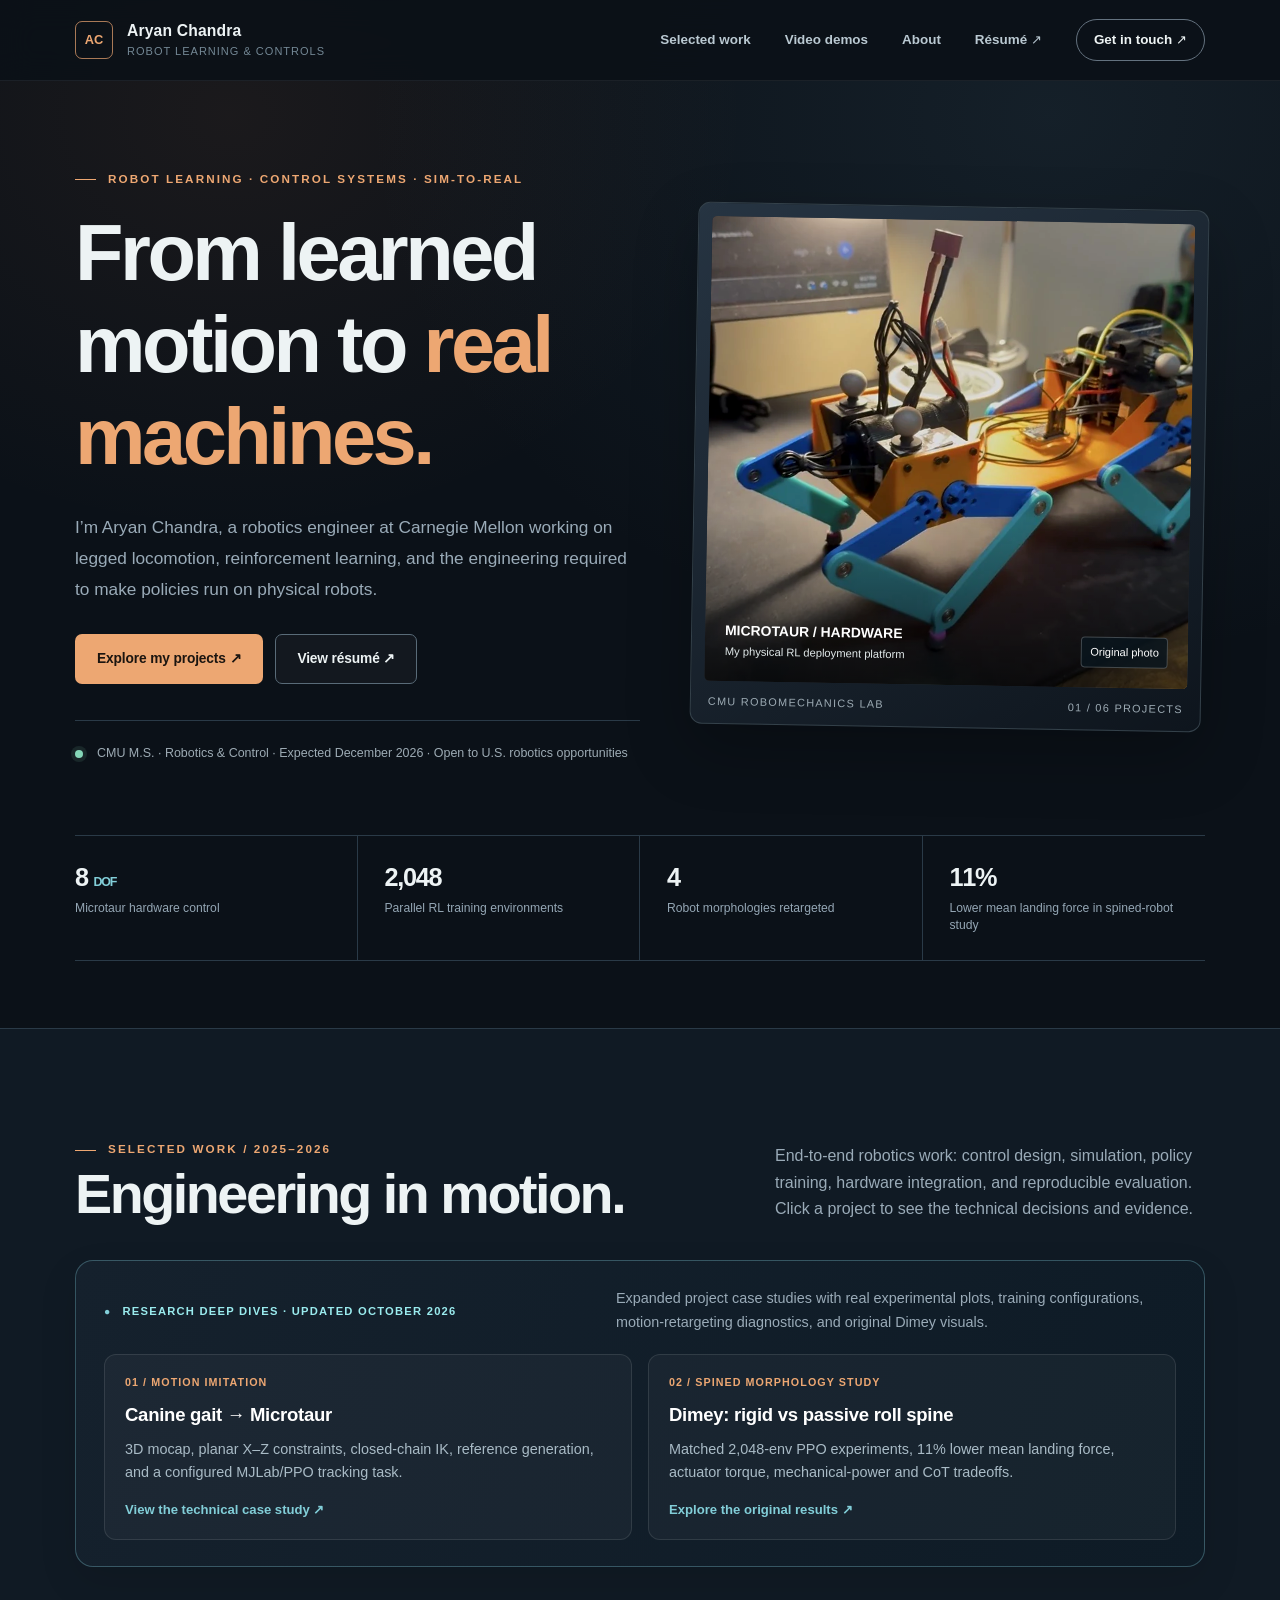
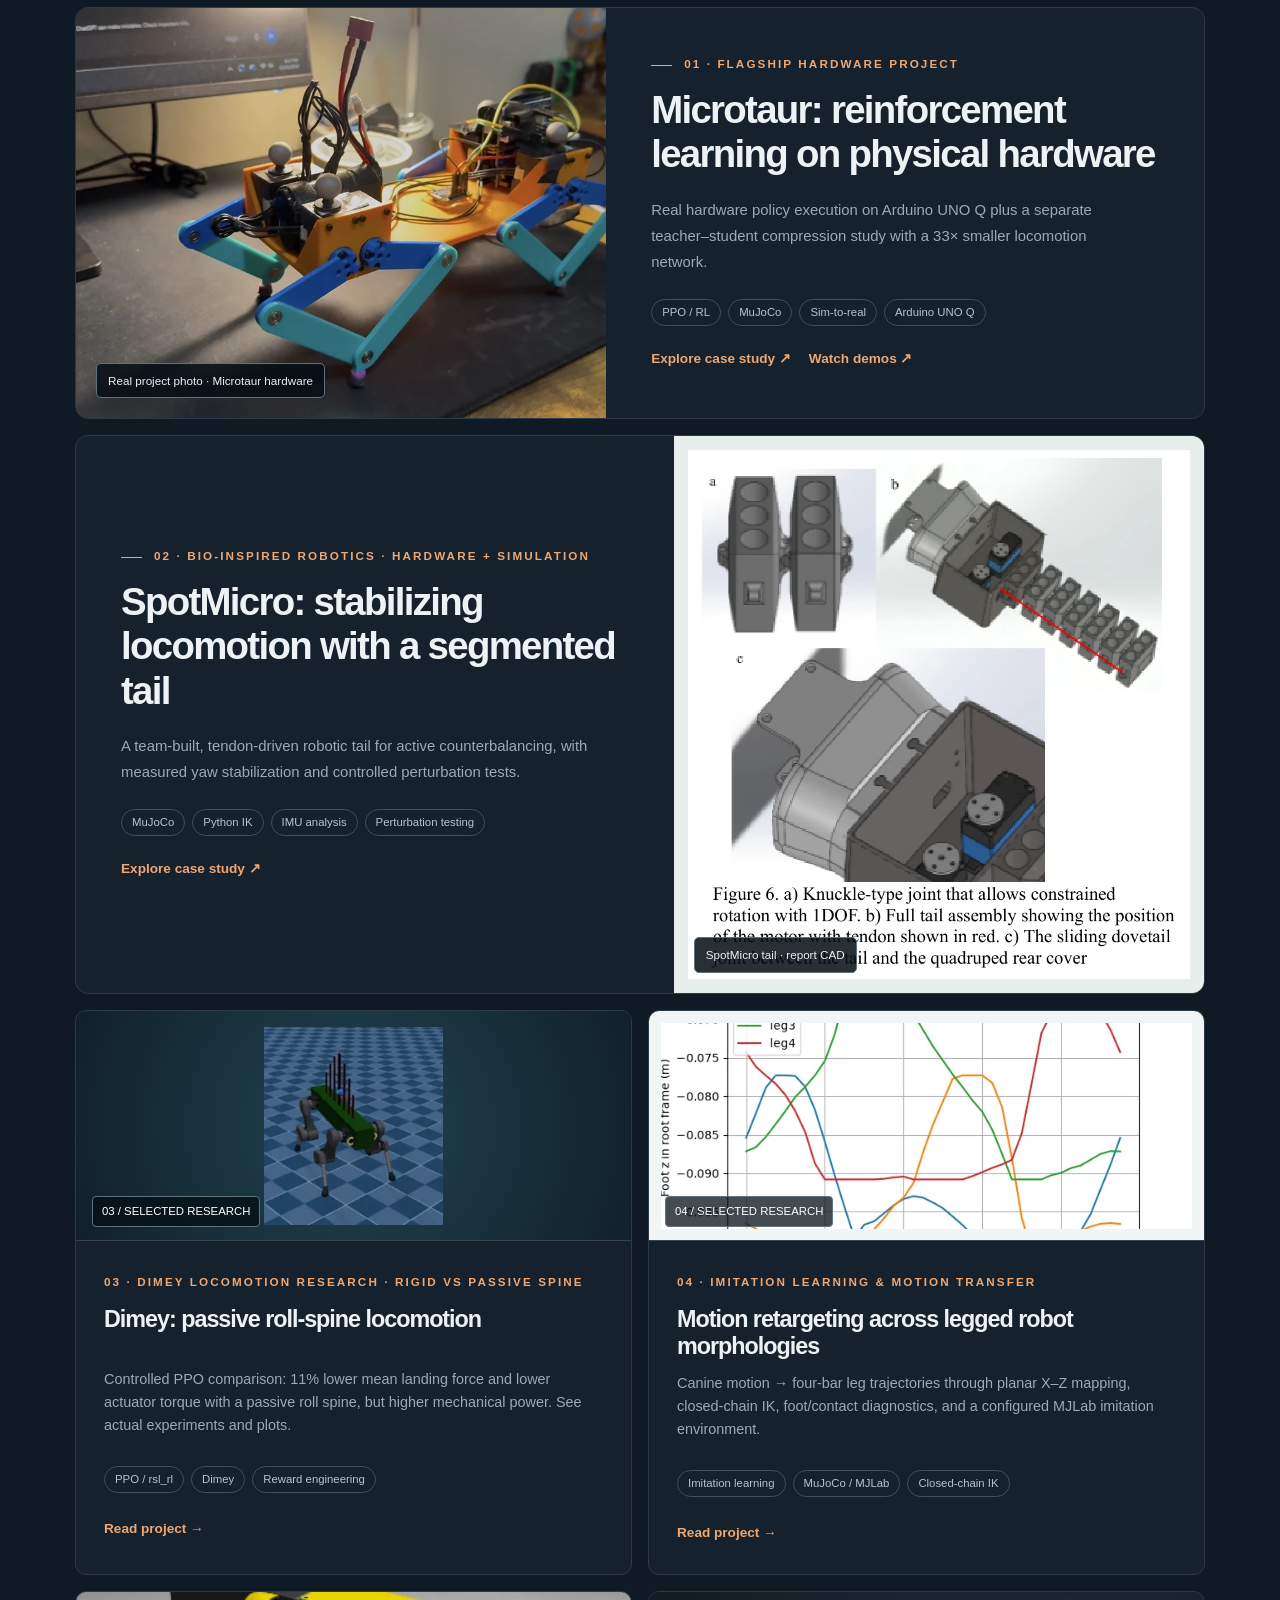
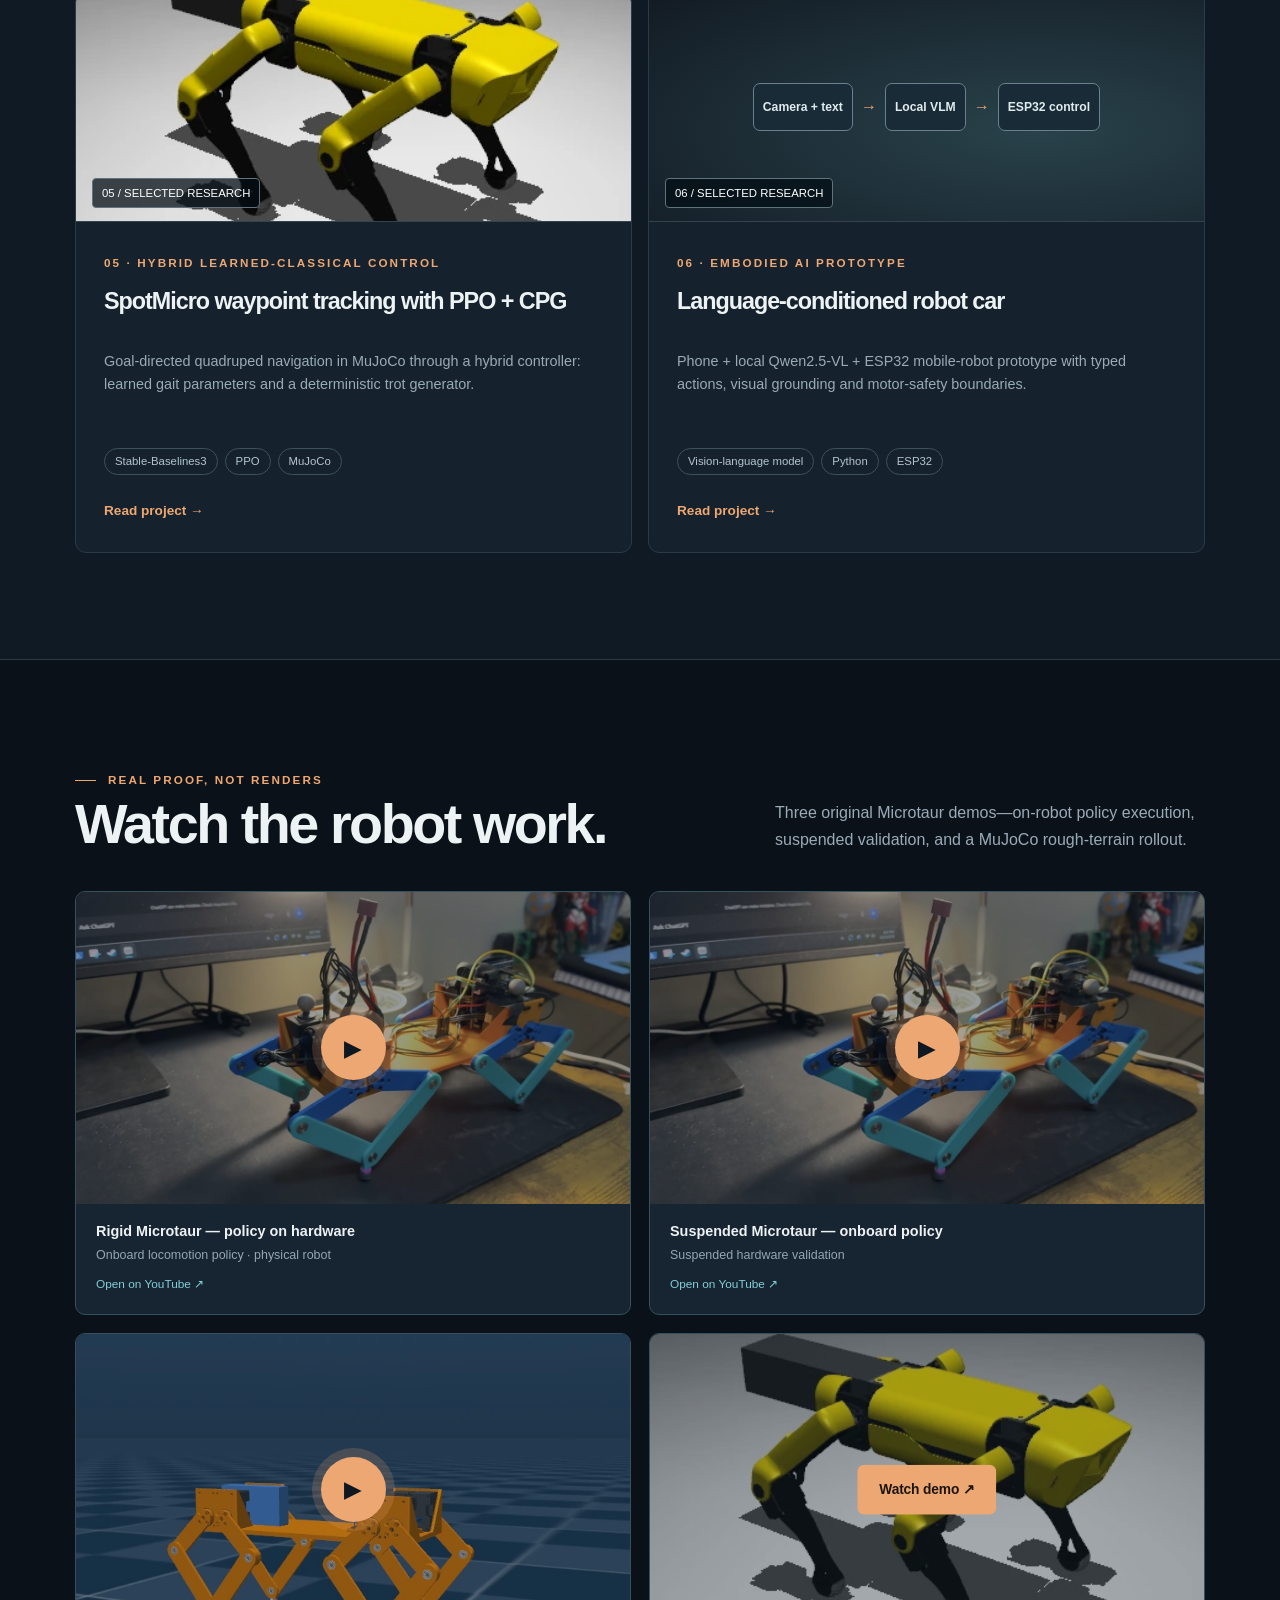
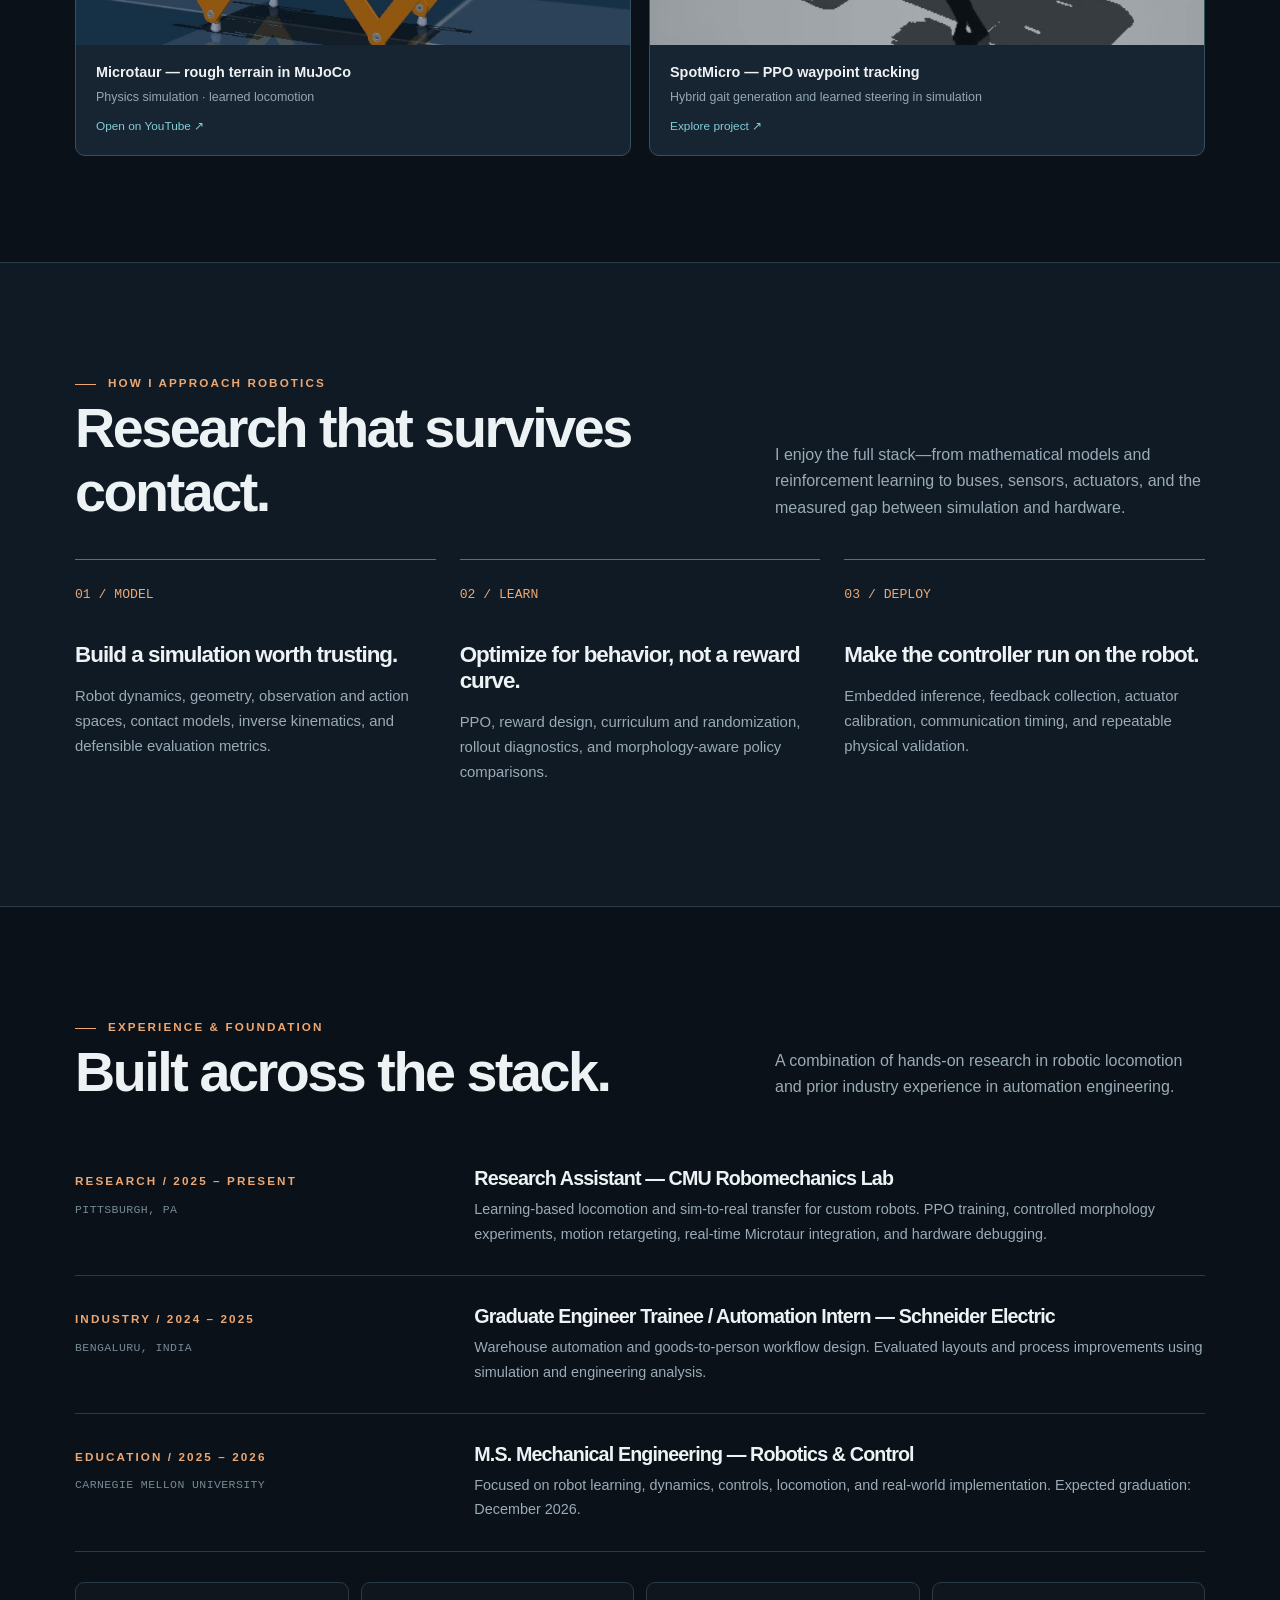
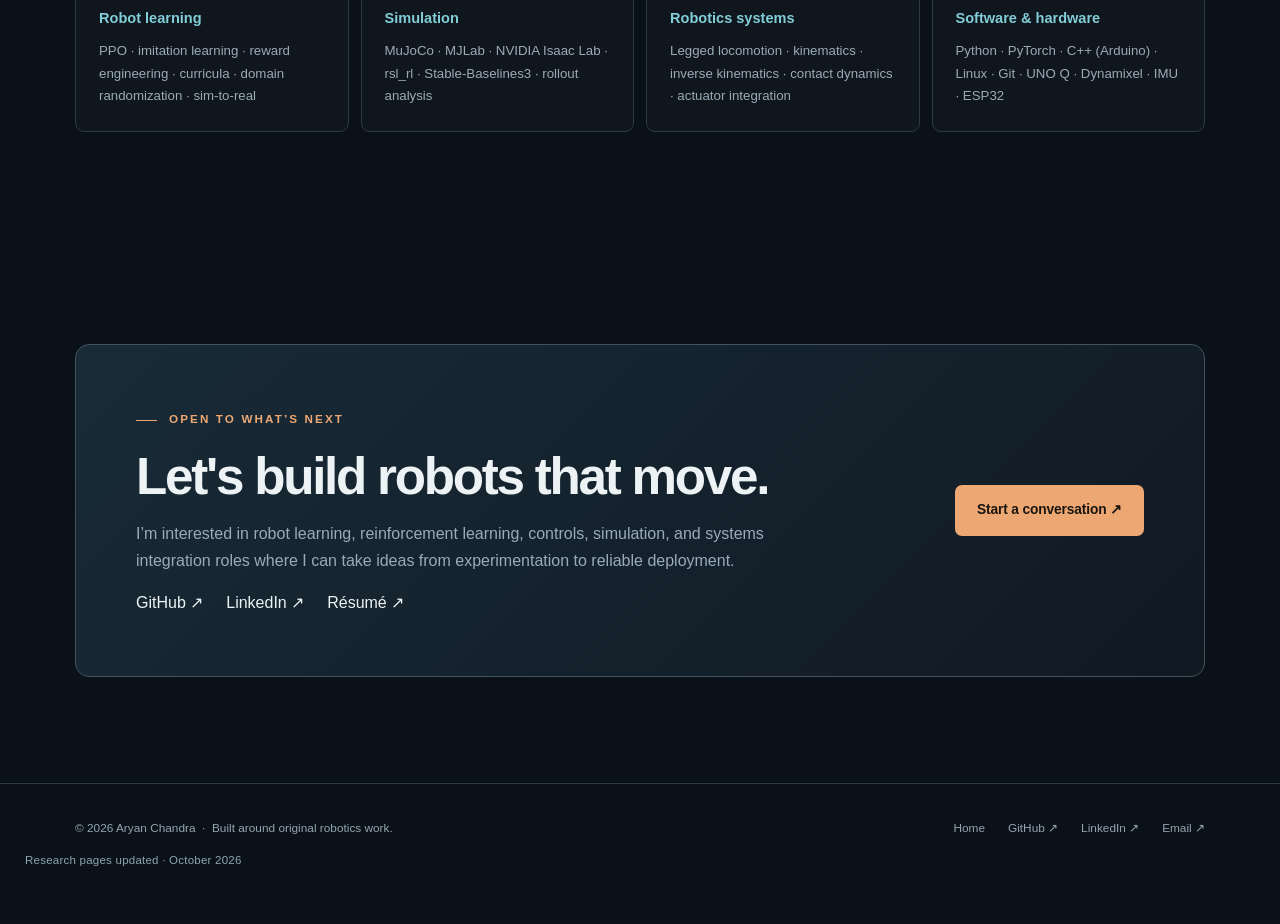
==== commit 99a8397e: "Add files via upload" ====
--- a/index.html
+++ b/index.html
@@ -1,3 +1,10 @@
 <!DOCTYPE html>
-<html lang="en"><head><meta charset="utf-8"/><meta content="width=device-width,initial-scale=1" name="viewport"/><meta content="#0b1118" name="theme-color"/><meta content="Aryan Chandra is a Carnegie Mellon robotics engineer building reinforcement learning controllers, locomotion pipelines, and real robot deployments. Portfolio featuring Microtaur and SpotMicro." name="description"/><meta content="website" property="og:type"/><meta content="Aryan Chandra | Robot Learning &amp; Controls Engineer" property="og:title"/><meta content="Aryan Chandra is a Carnegie Mellon robotics engineer building reinforcement learning controllers, locomotion pipelines, and real robot deployments. Portfolio featuring Microtaur and SpotMicro." property="og:description"/><meta content="assets/images/microtaur-hardware.webp" property="og:image"/><meta content="dark" name="color-scheme"/><link href="assets/favicon.svg" rel="icon" type="image/svg+xml"/><link href="assets/site.css" rel="stylesheet"/><title>Aryan Chandra | Robot Learning &amp; Controls Engineer</title></head><body><header class="site-header"><div class="container nav-wrap"><a aria-label="Aryan Chandra home" class="brand" href="index.html"><span class="monogram">AC</span><span>Aryan Chandra<small>Robot learning &amp; controls</small></span></a><button aria-controls="nav-menu" aria-expanded="false" class="mobile-toggle" id="mobile-toggle">Menu</button><nav aria-label="Primary navigation" class="nav-links" id="nav-menu"><a href="index.html#projects">Selected work</a><a href="index.html#demos">Video demos</a><a href="index.html#background">About</a><a href="assets/Aryan_Chandra_Resume.pdf" rel="noopener" target="_blank">Résumé ↗</a><a class="contact-pill" href="mailto:aryanc2@andrew.cmu.edu">Get in touch ↗</a></nav></div></header><main id="home"><section class="hero"><div class="container"><div class="hero-grid"><div><div class="eyebrow">Robot learning · Control systems · Sim-to-real</div><h1>From learned motion to <span class="accent">real machines.</span></h1><p class="hero-lede">I’m Aryan Chandra, a robotics engineer at Carnegie Mellon working on legged locomotion, reinforcement learning, and the engineering required to make policies run on physical robots.</p><div class="btn-row"><a class="btn btn-primary" href="#projects">Explore my projects ↗</a><a class="btn btn-outline" href="assets/Aryan_Chandra_Resume.pdf">View résumé ↗</a></div><div class="side-note"><span aria-hidden="true" class="status-dot"></span><span>CMU M.S. · Robotics &amp; Control · Expected December 2026 · Open to U.S. robotics opportunities</span></div></div><div class="hero-photo-wrap"><div class="hero-image"><img alt="Photograph of the actual small orange Microtaur quadruped with teal and blue articulated legs, electronics and Dynamixel motors on a workbench" fetchpriority="high" src="assets/images/microtaur-hardware.webp"/><div class="photo-bottom"><div><span>MICROTAUR / HARDWARE</span><small>My physical RL deployment platform</small></div><span class="tag-photo">Original photo</span></div></div><div class="hero-photo-caption"><span>CMU Robomechanics Lab</span><span>01 / 06 projects</span></div></div></div><div class="stat-strip"><div class="stat"><strong>8 <small>DOF</small></strong><span>Microtaur hardware control</span></div><div class="stat"><strong>2,048</strong><span>Parallel RL training environments</span></div><div class="stat"><strong>4</strong><span>Robot morphologies retargeted</span></div><div class="stat"><strong>11%</strong><span>Lower mean landing force in spined-robot study</span></div></div></div></section>
-<section class="section grained section-border" id="projects"><div class="container"><div class="section-head"><div><span class="eyebrow">Selected work / 2025–2026</span><h2>Engineering in motion.</h2></div><p>End-to-end robotics work: control design, simulation, policy training, hardware integration, and reproducible evaluation. Click a project to see the technical decisions and evidence.</p></div><div class="project-stack"><article class="feature"><div class="feature-media"><img alt="Actual Microtaur hardware · photograph provided by Aryan" loading="lazy" src="assets/images/microtaur-hardware.webp"/><span class="media-badge">Real project photo · Microtaur hardware</span></div><div class="feature-copy"><span class="eyebrow">01 · Flagship hardware project</span><h3>Microtaur: reinforcement learning on physical hardware</h3><p>Real hardware policy execution on Arduino UNO Q plus a separate teacher–student compression study with a 33× smaller locomotion network.</p><div class="tags"><span class="tag">PPO / RL</span><span class="tag">MuJoCo</span><span class="tag">Sim-to-real</span><span class="tag">Arduino UNO Q</span></div><div class="feature-actions"><a class="link-arrow" href="projects/microtaur.html">Explore case study ↗</a><a class="link-arrow cyan" href="#demos">Watch demos ↗</a></div></div></article><article class="feature reverse"><div class="feature-media contain-media"><img alt="Actual segmented-tail assembly CAD from the team’s final report · Figure 6" loading="lazy" src="assets/images/spotmicro-tail-cad.webp"/><span class="media-badge">SpotMicro tail · report CAD</span></div><div class="feature-copy"><span class="eyebrow">02 · Bio-inspired robotics · hardware + simulation</span><h3>SpotMicro: stabilizing locomotion with a segmented tail</h3><p>A team-built, tendon-driven robotic tail for active counterbalancing, with measured yaw stabilization and controlled perturbation tests.</p><div class="tags"><span class="tag">MuJoCo</span><span class="tag">Python IK</span><span class="tag">IMU analysis</span><span class="tag">Perturbation testing</span></div><div class="feature-actions"><a class="link-arrow" href="projects/spotmicro-tail.html">Explore case study ↗</a></div></div></article></div><div class="project-grid"><article class="project-card"><div class="card-visual"><img alt="Green-bodied Dimey quadruped from the actual rigid-versus-passive-spine research" class="dimey-home-img" loading="lazy" src="assets/images/dimey-actual-robot.webp"/><span class="visual-index">03 / SELECTED RESEARCH</span></div><div class="card-copy"><span class="mini-label">03 · Dimey locomotion research · rigid vs passive spine</span><h3>Dimey: passive roll-spine locomotion</h3><p>A controlled 12-DoF PPO morphology study: 11% softer touchdown impacts, reduced torque, and an explicit mechanical-power tradeoff.</p><div class="tags"><span class="tag">PPO / rsl_rl</span><span class="tag">Dimey</span><span class="tag">Reward engineering</span></div><a class="link-arrow" href="projects/spine-locomotion.html">Read project →</a></div></article><article class="project-card"><div class="card-visual"><div class="diagram-thumb"><span>Canine motion<small>3D source</small></span><b>→</b><span>IK + contact<small>Retarget</small></span><b>→</b><span>MJLab<small>Validate</small></span></div><span class="visual-index">04 / SELECTED RESEARCH</span></div><div class="card-copy"><span class="mini-label">04 · Imitation learning &amp; motion transfer</span><h3>Motion retargeting across legged robot morphologies</h3><p>Reference-motion infrastructure for four Microtaur morphologies: kinematic mapping, closed-chain IK, contact verification and MJLab playback.</p><div class="tags"><span class="tag">Imitation learning</span><span class="tag">MuJoCo / MJLab</span><span class="tag">Closed-chain IK</span></div><a class="link-arrow" href="projects/motion-retargeting.html">Read project →</a></div></article><article class="project-card"><div class="card-visual"><img alt="SpotMicro robot model in simulation · screenshot previously shared by Aryan" loading="lazy" src="assets/images/spotmicro-simulation.webp"/><span class="visual-index">05 / SELECTED RESEARCH</span></div><div class="card-copy"><span class="mini-label">05 · Hybrid learned-classical control</span><h3>SpotMicro waypoint tracking with PPO + CPG</h3><p>Goal-directed quadruped navigation in MuJoCo through a hybrid controller: learned gait parameters and a deterministic trot generator.</p><div class="tags"><span class="tag">Stable-Baselines3</span><span class="tag">PPO</span><span class="tag">MuJoCo</span></div><a class="link-arrow" href="projects/spotmicro-waypoints.html">Read project →</a></div></article><article class="project-card"><div class="card-visual"><div class="diagram-thumb car"><span>Camera + text</span><b>→</b><span>Local VLM</span><b>→</b><span>ESP32 control</span></div><span class="visual-index">06 / SELECTED RESEARCH</span></div><div class="card-copy"><span class="mini-label">06 · Embodied AI prototype</span><h3>Language-conditioned robot car</h3><p>Phone + local Qwen2.5-VL + ESP32 mobile-robot prototype with typed actions, visual grounding and motor-safety boundaries.</p><div class="tags"><span class="tag">Vision-language model</span><span class="tag">Python</span><span class="tag">ESP32</span></div><a class="link-arrow" href="projects/vlm-robot-car.html">Read project →</a></div></article></div></div></section><section class="section section-border" id="demos"><div class="container"><div class="section-head"><div><span class="eyebrow">Real proof, not renders</span><h2>Watch the robot work.</h2></div><p>Three original Microtaur demos—on-robot policy execution, suspended validation, and a MuJoCo rough-terrain rollout.</p></div><div class="video-grid"><div class="video-card"><div class="video-player" data-video-id="cYs2VmbA4Uo"><img alt="Actual project media for Rigid Microtaur — policy on hardware" loading="lazy" src="assets/images/microtaur-hardware.webp"/><button aria-label="Play Rigid Microtaur — policy on hardware"><span aria-hidden="true">▶</span></button></div><div class="video-meta"><strong>Rigid Microtaur — policy on hardware</strong><small>Onboard locomotion policy · physical robot</small><a href="https://www.youtube.com/watch?v=cYs2VmbA4Uo" rel="noopener noreferrer" target="_blank">Open on YouTube ↗</a></div></div><div class="video-card"><div class="video-player" data-video-id="h3OJZShvm-o"><img alt="Actual project media for Suspended Microtaur — onboard policy" loading="lazy" src="assets/images/microtaur-hardware.webp"/><button aria-label="Play Suspended Microtaur — onboard policy"><span aria-hidden="true">▶</span></button></div><div class="video-meta"><strong>Suspended Microtaur — onboard policy</strong><small>Suspended hardware validation</small><a href="https://www.youtube.com/watch?v=h3OJZShvm-o" rel="noopener noreferrer" target="_blank">Open on YouTube ↗</a></div></div><div class="video-card"><div class="video-player" data-video-id="h_wq0EA9ugI"><img alt="Actual project media for Microtaur — rough terrain in MuJoCo" loading="lazy" src="assets/images/microtaur-simulation.webp"/><button aria-label="Play Microtaur — rough terrain in MuJoCo"><span aria-hidden="true">▶</span></button></div><div class="video-meta"><strong>Microtaur — rough terrain in MuJoCo</strong><small>Physics simulation · learned locomotion</small><a href="https://www.youtube.com/watch?v=h_wq0EA9ugI" rel="noopener noreferrer" target="_blank">Open on YouTube ↗</a></div></div><div class="video-card"><div class="video-player"><img alt="Actual SpotMicro quadruped simulation screenshot" loading="lazy" src="assets/images/spotmicro-simulation.webp"/><a class="btn btn-primary" href="https://youtu.be/zI3Rre4-SZI" rel="noopener" style="position:absolute;top:50%;left:50%;transform:translate(-50%,-50%);white-space:nowrap" target="_blank">Watch demo ↗</a></div><div class="video-meta"><strong>SpotMicro — PPO waypoint tracking</strong><small>Hybrid gait generation and learned steering in simulation</small><a href="projects/spotmicro-waypoints.html">Explore project ↗</a></div></div></div></div></section><section class="section grained section-border" id="approach"><div class="container"><div class="section-head"><div><span class="eyebrow">How I approach robotics</span><h2>Research that survives contact.</h2></div><p>I enjoy the full stack—from mathematical models and reinforcement learning to buses, sensors, actuators, and the measured gap between simulation and hardware.</p></div><div class="cap-grid"><div class="cap"><span class="cap-number">01 / MODEL</span><h3>Build a simulation worth trusting.</h3><p>Robot dynamics, geometry, observation and action spaces, contact models, inverse kinematics, and defensible evaluation metrics.</p></div><div class="cap"><span class="cap-number">02 / LEARN</span><h3>Optimize for behavior, not a reward curve.</h3><p>PPO, reward design, curriculum and randomization, rollout diagnostics, and morphology-aware policy comparisons.</p></div><div class="cap"><span class="cap-number">03 / DEPLOY</span><h3>Make the controller run on the robot.</h3><p>Embedded inference, feedback collection, actuator calibration, communication timing, and repeatable physical validation.</p></div></div></div></section><section class="section section-border" id="background"><div class="container"><div class="section-head"><div><span class="eyebrow">Experience &amp; foundation</span><h2>Built across the stack.</h2></div><p>A combination of hands-on research in robotic locomotion and prior industry experience in automation engineering.</p></div><div class="experience"><div><span class="mini-label">Research / 2025 – present</span><div class="meta">Pittsburgh, PA</div></div><div><h3>Research Assistant — CMU Robomechanics Lab</h3><p>Learning-based locomotion and sim-to-real transfer for custom robots. PPO training, controlled morphology experiments, motion retargeting, real-time Microtaur integration, and hardware debugging.</p></div></div><div class="experience"><div><span class="mini-label">Industry / 2024 – 2025</span><div class="meta">Bengaluru, India</div></div><div><h3>Graduate Engineer Trainee / Automation Intern — Schneider Electric</h3><p>Warehouse automation and goods-to-person workflow design. Evaluated layouts and process improvements using simulation and engineering analysis.</p></div></div><div class="experience"><div><span class="mini-label">Education / 2025 – 2026</span><div class="meta">Carnegie Mellon University</div></div><div><h3>M.S. Mechanical Engineering — Robotics &amp; Control</h3><p>Focused on robot learning, dynamics, controls, locomotion, and real-world implementation. Expected graduation: December 2026.</p></div></div><div class="skill-grid"><div class="skill"><h4>Robot learning</h4><p>PPO · imitation learning · reward engineering · curricula · domain randomization · sim-to-real</p></div><div class="skill"><h4>Simulation</h4><p>MuJoCo · MJLab · NVIDIA Isaac Lab · rsl_rl · Stable-Baselines3 · rollout analysis</p></div><div class="skill"><h4>Robotics systems</h4><p>Legged locomotion · kinematics · inverse kinematics · contact dynamics · actuator integration</p></div><div class="skill"><h4>Software &amp; hardware</h4><p>Python · PyTorch · C++ (Arduino) · Linux · Git · UNO Q · Dynamixel · IMU · ESP32</p></div></div></div></section><section class="section" id="contact"><div class="container"><div class="contact-zone"><div><span class="eyebrow">Open to what’s next</span><h2>Let's build robots that move.</h2><p>I’m interested in robot learning, reinforcement learning, controls, simulation, and systems integration roles where I can take ideas from experimentation to reliable deployment.</p><div class="footer-links"><a href="https://github.com/aryan-chandra-cmu" rel="noopener" target="_blank">GitHub ↗</a><a href="https://www.linkedin.com/in/aryan-chandra-aa24411ba/" rel="noopener" target="_blank">LinkedIn ↗</a><a href="assets/Aryan_Chandra_Resume.pdf" rel="noopener" target="_blank">Résumé ↗</a></div></div><a class="btn btn-primary" href="mailto:aryanc2@andrew.cmu.edu?subject=Robotics%20Opportunity">Start a conversation ↗</a></div></div></section></main><footer class="site-footer"><div class="container footer-layout"><div>© <span id="year">2026</span> Aryan Chandra  ·  Built around original robotics work.</div><div class="footer-links"><a href="index.html">Home</a><a href="https://github.com/aryan-chandra-cmu" rel="noopener" target="_blank">GitHub ↗</a><a href="https://www.linkedin.com/in/aryan-chandra-aa24411ba/" rel="noopener" target="_blank">LinkedIn ↗</a><a href="mailto:aryanc2@andrew.cmu.edu">Email ↗</a></div></div></footer><script defer="" src="assets/site.js"></script></body></html>+
+<html lang="en"><head><meta charset="utf-8"/><meta content="width=device-width,initial-scale=1" name="viewport"/><meta content="#0b1118" name="theme-color"/><meta content="Aryan Chandra is a Carnegie Mellon robotics engineer building reinforcement learning controllers, locomotion pipelines, and real robot deployments. Portfolio featuring Microtaur and SpotMicro." name="description"/><meta content="website" property="og:type"/><meta content="Aryan Chandra | Robot Learning &amp; Controls Engineer" property="og:title"/><meta content="Aryan Chandra is a Carnegie Mellon robotics engineer building reinforcement learning controllers, locomotion pipelines, and real robot deployments. Portfolio featuring Microtaur and SpotMicro." property="og:description"/><meta content="assets/images/microtaur-hardware.webp" property="og:image"/><meta content="dark" name="color-scheme"/><link href="assets/favicon.svg" rel="icon" type="image/svg+xml"/><link href="assets/site.css?v=2026-10-20-v4" rel="stylesheet"/><title>Aryan Chandra | Robot Learning &amp; Controls Engineer</title><meta content="2026-10-20-v4" name="portfolio-build"/></head><body><header class="site-header"><div class="container nav-wrap"><a aria-label="Aryan Chandra home" class="brand" href="index.html"><span class="monogram">AC</span><span>Aryan Chandra<small>Robot learning &amp; controls</small></span></a><button aria-controls="nav-menu" aria-expanded="false" class="mobile-toggle" id="mobile-toggle">Menu</button><nav aria-label="Primary navigation" class="nav-links" id="nav-menu"><a href="index.html#projects">Selected work</a><a href="index.html#demos">Video demos</a><a href="index.html#background">About</a><a href="assets/Aryan_Chandra_Resume.pdf" rel="noopener" target="_blank">Résumé ↗</a><a class="contact-pill" href="mailto:aryanc2@andrew.cmu.edu">Get in touch ↗</a></nav></div></header><main id="home"><section class="hero"><div class="container"><div class="hero-grid"><div><div class="eyebrow">Robot learning · Control systems · Sim-to-real</div><h1>From learned motion to <span class="accent">real machines.</span></h1><p class="hero-lede">I’m Aryan Chandra, a robotics engineer at Carnegie Mellon working on legged locomotion, reinforcement learning, and the engineering required to make policies run on physical robots.</p><div class="btn-row"><a class="btn btn-primary" href="#projects">Explore my projects ↗</a><a class="btn btn-outline" href="assets/Aryan_Chandra_Resume.pdf">View résumé ↗</a></div><div class="side-note"><span aria-hidden="true" class="status-dot"></span><span>CMU M.S. · Robotics &amp; Control · Expected December 2026 · Open to U.S. robotics opportunities</span></div></div><div class="hero-photo-wrap"><div class="hero-image"><img alt="Photograph of the actual small orange Microtaur quadruped with teal and blue articulated legs, electronics and Dynamixel motors on a workbench" fetchpriority="high" src="assets/images/microtaur-hardware.webp"/><div class="photo-bottom"><div><span>MICROTAUR / HARDWARE</span><small>My physical RL deployment platform</small></div><span class="tag-photo">Original photo</span></div></div><div class="hero-photo-caption"><span>CMU Robomechanics Lab</span><span>01 / 06 projects</span></div></div></div><div class="stat-strip"><div class="stat"><strong>8 <small>DOF</small></strong><span>Microtaur hardware control</span></div><div class="stat"><strong>2,048</strong><span>Parallel RL training environments</span></div><div class="stat"><strong>4</strong><span>Robot morphologies retargeted</span></div><div class="stat"><strong>11%</strong><span>Lower mean landing force in spined-robot study</span></div></div></div></section>
+<section class="section grained section-border" id="projects"><div class="container"><div class="section-head"><div><span class="eyebrow">Selected work / 2025–2026</span><h2>Engineering in motion.</h2></div><p>End-to-end robotics work: control design, simulation, policy training, hardware integration, and reproducible evaluation. Click a project to see the technical decisions and evidence.</p></div><div class="research-update">
+<div class="research-update-head"><span class="research-update-chip">Research deep dives · Updated October 2026</span><p>Expanded project case studies with real experimental plots, training configurations, motion-retargeting diagnostics, and original Dimey visuals.</p></div>
+<div class="research-update-grid">
+<a class="research-update-card" href="projects/motion-retargeting.html"><span class="update-index">01 / Motion imitation</span><strong>Canine gait → Microtaur</strong><span>3D mocap, planar X–Z constraints, closed-chain IK, reference generation, and a configured MJLab/PPO tracking task.</span><span class="update-link">View the technical case study ↗</span></a>
+<a class="research-update-card" href="projects/spine-locomotion.html"><span class="update-index">02 / Spined morphology study</span><strong>Dimey: rigid vs passive roll spine</strong><span>Matched 2,048-env PPO experiments, 11% lower mean landing force, actuator torque, mechanical-power and CoT tradeoffs.</span><span class="update-link">Explore the original results ↗</span></a>
+</div>
+</div><div class="project-stack"><article class="feature"><div class="feature-media"><img alt="Actual Microtaur hardware · photograph provided by Aryan" loading="lazy" src="assets/images/microtaur-hardware.webp"/><span class="media-badge">Real project photo · Microtaur hardware</span></div><div class="feature-copy"><span class="eyebrow">01 · Flagship hardware project</span><h3>Microtaur: reinforcement learning on physical hardware</h3><p>Real hardware policy execution on Arduino UNO Q plus a separate teacher–student compression study with a 33× smaller locomotion network.</p><div class="tags"><span class="tag">PPO / RL</span><span class="tag">MuJoCo</span><span class="tag">Sim-to-real</span><span class="tag">Arduino UNO Q</span></div><div class="feature-actions"><a class="link-arrow" href="projects/microtaur.html">Explore case study ↗</a><a class="link-arrow cyan" href="#demos">Watch demos ↗</a></div></div></article><article class="feature reverse"><div class="feature-media contain-media"><img alt="Actual segmented-tail assembly CAD from the team’s final report · Figure 6" loading="lazy" src="assets/images/spotmicro-tail-cad.webp"/><span class="media-badge">SpotMicro tail · report CAD</span></div><div class="feature-copy"><span class="eyebrow">02 · Bio-inspired robotics · hardware + simulation</span><h3>SpotMicro: stabilizing locomotion with a segmented tail</h3><p>A team-built, tendon-driven robotic tail for active counterbalancing, with measured yaw stabilization and controlled perturbation tests.</p><div class="tags"><span class="tag">MuJoCo</span><span class="tag">Python IK</span><span class="tag">IMU analysis</span><span class="tag">Perturbation testing</span></div><div class="feature-actions"><a class="link-arrow" href="projects/spotmicro-tail.html">Explore case study ↗</a></div></div></article></div><div class="project-grid"><article class="project-card"><div class="card-visual"><img alt="Green-bodied Dimey quadruped from the actual rigid-versus-passive-spine research" class="dimey-home-img" loading="lazy" src="assets/images/dimey-actual-robot.webp"/><span class="visual-index">03 / SELECTED RESEARCH</span></div><div class="card-copy"><span class="mini-label">03 · Dimey locomotion research · rigid vs passive spine</span><h3>Dimey: passive roll-spine locomotion</h3><p>Controlled PPO comparison: 11% lower mean landing force and lower actuator torque with a passive roll spine, but higher mechanical power. See actual experiments and plots.</p><div class="tags"><span class="tag">PPO / rsl_rl</span><span class="tag">Dimey</span><span class="tag">Reward engineering</span></div><a class="link-arrow" href="projects/spine-locomotion.html">Read project →</a></div></article><article class="project-card"><div class="card-visual"><img alt="Actual foot-height trajectories from Microtaur canine gait retargeting experiments" class="research-real-plot" loading="lazy" src="assets/images/retarget-foot-heights.webp"/><span class="visual-index">04 / SELECTED RESEARCH</span></div><div class="card-copy"><span class="mini-label">04 · Imitation learning &amp; motion transfer</span><h3>Motion retargeting across legged robot morphologies</h3><p>Canine motion → four-bar leg trajectories through planar X–Z mapping, closed-chain IK, foot/contact diagnostics, and a configured MJLab imitation environment.</p><div class="tags"><span class="tag">Imitation learning</span><span class="tag">MuJoCo / MJLab</span><span class="tag">Closed-chain IK</span></div><a class="link-arrow" href="projects/motion-retargeting.html">Read project →</a></div></article><article class="project-card"><div class="card-visual"><img alt="SpotMicro robot model in simulation · screenshot previously shared by Aryan" loading="lazy" src="assets/images/spotmicro-simulation.webp"/><span class="visual-index">05 / SELECTED RESEARCH</span></div><div class="card-copy"><span class="mini-label">05 · Hybrid learned-classical control</span><h3>SpotMicro waypoint tracking with PPO + CPG</h3><p>Goal-directed quadruped navigation in MuJoCo through a hybrid controller: learned gait parameters and a deterministic trot generator.</p><div class="tags"><span class="tag">Stable-Baselines3</span><span class="tag">PPO</span><span class="tag">MuJoCo</span></div><a class="link-arrow" href="projects/spotmicro-waypoints.html">Read project →</a></div></article><article class="project-card"><div class="card-visual"><div class="diagram-thumb car"><span>Camera + text</span><b>→</b><span>Local VLM</span><b>→</b><span>ESP32 control</span></div><span class="visual-index">06 / SELECTED RESEARCH</span></div><div class="card-copy"><span class="mini-label">06 · Embodied AI prototype</span><h3>Language-conditioned robot car</h3><p>Phone + local Qwen2.5-VL + ESP32 mobile-robot prototype with typed actions, visual grounding and motor-safety boundaries.</p><div class="tags"><span class="tag">Vision-language model</span><span class="tag">Python</span><span class="tag">ESP32</span></div><a class="link-arrow" href="projects/vlm-robot-car.html">Read project →</a></div></article></div></div></section><section class="section section-border" id="demos"><div class="container"><div class="section-head"><div><span class="eyebrow">Real proof, not renders</span><h2>Watch the robot work.</h2></div><p>Three original Microtaur demos—on-robot policy execution, suspended validation, and a MuJoCo rough-terrain rollout.</p></div><div class="video-grid"><div class="video-card"><div class="video-player" data-video-id="cYs2VmbA4Uo"><img alt="Actual project media for Rigid Microtaur — policy on hardware" loading="lazy" src="assets/images/microtaur-hardware.webp"/><button aria-label="Play Rigid Microtaur — policy on hardware"><span aria-hidden="true">▶</span></button></div><div class="video-meta"><strong>Rigid Microtaur — policy on hardware</strong><small>Onboard locomotion policy · physical robot</small><a href="https://www.youtube.com/watch?v=cYs2VmbA4Uo" rel="noopener noreferrer" target="_blank">Open on YouTube ↗</a></div></div><div class="video-card"><div class="video-player" data-video-id="h3OJZShvm-o"><img alt="Actual project media for Suspended Microtaur — onboard policy" loading="lazy" src="assets/images/microtaur-hardware.webp"/><button aria-label="Play Suspended Microtaur — onboard policy"><span aria-hidden="true">▶</span></button></div><div class="video-meta"><strong>Suspended Microtaur — onboard policy</strong><small>Suspended hardware validation</small><a href="https://www.youtube.com/watch?v=h3OJZShvm-o" rel="noopener noreferrer" target="_blank">Open on YouTube ↗</a></div></div><div class="video-card"><div class="video-player" data-video-id="h_wq0EA9ugI"><img alt="Actual project media for Microtaur — rough terrain in MuJoCo" loading="lazy" src="assets/images/microtaur-simulation.webp"/><button aria-label="Play Microtaur — rough terrain in MuJoCo"><span aria-hidden="true">▶</span></button></div><div class="video-meta"><strong>Microtaur — rough terrain in MuJoCo</strong><small>Physics simulation · learned locomotion</small><a href="https://www.youtube.com/watch?v=h_wq0EA9ugI" rel="noopener noreferrer" target="_blank">Open on YouTube ↗</a></div></div><div class="video-card"><div class="video-player"><img alt="Actual SpotMicro quadruped simulation screenshot" loading="lazy" src="assets/images/spotmicro-simulation.webp"/><a class="btn btn-primary" href="https://youtu.be/zI3Rre4-SZI" rel="noopener" style="position:absolute;top:50%;left:50%;transform:translate(-50%,-50%);white-space:nowrap" target="_blank">Watch demo ↗</a></div><div class="video-meta"><strong>SpotMicro — PPO waypoint tracking</strong><small>Hybrid gait generation and learned steering in simulation</small><a href="projects/spotmicro-waypoints.html">Explore project ↗</a></div></div></div></div></section><section class="section grained section-border" id="approach"><div class="container"><div class="section-head"><div><span class="eyebrow">How I approach robotics</span><h2>Research that survives contact.</h2></div><p>I enjoy the full stack—from mathematical models and reinforcement learning to buses, sensors, actuators, and the measured gap between simulation and hardware.</p></div><div class="cap-grid"><div class="cap"><span class="cap-number">01 / MODEL</span><h3>Build a simulation worth trusting.</h3><p>Robot dynamics, geometry, observation and action spaces, contact models, inverse kinematics, and defensible evaluation metrics.</p></div><div class="cap"><span class="cap-number">02 / LEARN</span><h3>Optimize for behavior, not a reward curve.</h3><p>PPO, reward design, curriculum and randomization, rollout diagnostics, and morphology-aware policy comparisons.</p></div><div class="cap"><span class="cap-number">03 / DEPLOY</span><h3>Make the controller run on the robot.</h3><p>Embedded inference, feedback collection, actuator calibration, communication timing, and repeatable physical validation.</p></div></div></div></section><section class="section section-border" id="background"><div class="container"><div class="section-head"><div><span class="eyebrow">Experience &amp; foundation</span><h2>Built across the stack.</h2></div><p>A combination of hands-on research in robotic locomotion and prior industry experience in automation engineering.</p></div><div class="experience"><div><span class="mini-label">Research / 2025 – present</span><div class="meta">Pittsburgh, PA</div></div><div><h3>Research Assistant — CMU Robomechanics Lab</h3><p>Learning-based locomotion and sim-to-real transfer for custom robots. PPO training, controlled morphology experiments, motion retargeting, real-time Microtaur integration, and hardware debugging.</p></div></div><div class="experience"><div><span class="mini-label">Industry / 2024 – 2025</span><div class="meta">Bengaluru, India</div></div><div><h3>Graduate Engineer Trainee / Automation Intern — Schneider Electric</h3><p>Warehouse automation and goods-to-person workflow design. Evaluated layouts and process improvements using simulation and engineering analysis.</p></div></div><div class="experience"><div><span class="mini-label">Education / 2025 – 2026</span><div class="meta">Carnegie Mellon University</div></div><div><h3>M.S. Mechanical Engineering — Robotics &amp; Control</h3><p>Focused on robot learning, dynamics, controls, locomotion, and real-world implementation. Expected graduation: December 2026.</p></div></div><div class="skill-grid"><div class="skill"><h4>Robot learning</h4><p>PPO · imitation learning · reward engineering · curricula · domain randomization · sim-to-real</p></div><div class="skill"><h4>Simulation</h4><p>MuJoCo · MJLab · NVIDIA Isaac Lab · rsl_rl · Stable-Baselines3 · rollout analysis</p></div><div class="skill"><h4>Robotics systems</h4><p>Legged locomotion · kinematics · inverse kinematics · contact dynamics · actuator integration</p></div><div class="skill"><h4>Software &amp; hardware</h4><p>Python · PyTorch · C++ (Arduino) · Linux · Git · UNO Q · Dynamixel · IMU · ESP32</p></div></div></div></section><section class="section" id="contact"><div class="container"><div class="contact-zone"><div><span class="eyebrow">Open to what’s next</span><h2>Let's build robots that move.</h2><p>I’m interested in robot learning, reinforcement learning, controls, simulation, and systems integration roles where I can take ideas from experimentation to reliable deployment.</p><div class="footer-links"><a href="https://github.com/aryan-chandra-cmu" rel="noopener" target="_blank">GitHub ↗</a><a href="https://www.linkedin.com/in/aryan-chandra-aa24411ba/" rel="noopener" target="_blank">LinkedIn ↗</a><a href="assets/Aryan_Chandra_Resume.pdf" rel="noopener" target="_blank">Résumé ↗</a></div></div><a class="btn btn-primary" href="mailto:aryanc2@andrew.cmu.edu?subject=Robotics%20Opportunity">Start a conversation ↗</a></div></div></section></main><footer class="site-footer"><div class="container footer-layout"><div>© <span id="year">2026</span> Aryan Chandra  ·  Built around original robotics work.</div><div class="footer-links"><a href="index.html">Home</a><a href="https://github.com/aryan-chandra-cmu" rel="noopener" target="_blank">GitHub ↗</a><a href="https://www.linkedin.com/in/aryan-chandra-aa24411ba/" rel="noopener" target="_blank">LinkedIn ↗</a><a href="mailto:aryanc2@andrew.cmu.edu">Email ↗</a></div></div><span aria-label="Website last revised October 2026" class="build-mark">Research pages updated · October 2026</span></footer><script defer="" src="assets/site.js?v=2026-10-20-v4"></script></body></html>
--- a/assets/site.css
+++ b/assets/site.css
@@ -11,3 +11,39 @@
 @media(prefers-reduced-motion:reduce){*,*:before,*:after{scroll-behavior:auto!important;transition:none!important;animation:none!important}}
 
 .feature-media.contain-media img{object-fit:contain;background:#e8eeec;padding:14px}
+
+/* v2 · Research case studies */
+html{scroll-padding-top:100px} .detail-grid{display:grid;grid-template-columns:repeat(2,minmax(0,1fr));gap:14px;margin:24px 0 28px}.detail-card{border:1px solid #354955;background:linear-gradient(145deg,#172733,#111e28);border-radius:9px;padding:23px}.detail-card h3{font-size:1.05rem;margin:7px 0 9px}.detail-card p{margin:0;font-size:.85rem;line-height:1.65}.research-flow{display:flex;flex-wrap:wrap;align-items:center;gap:10px;margin:22px 0 30px}.research-flow span{padding:13px 15px;background:#1b2c39;border:1px solid #436274;border-radius:8px;color:#e8f0ef;font-size:.83rem;font-weight:550}.research-flow b{color:#eeaa78;font-size:1.22rem}.case-video{border:1px solid #364e5b;background:#15212d;border-radius:12px;overflow:hidden}.case-video video{width:100%;height:auto;aspect-ratio:16/9;object-fit:cover;background:#08141d;display:block}.case-video figcaption{padding:14px 17px;font-size:.8rem;color:#a9c1cb}.case-video strong{color:#eef5f6}.case-links{margin-top:25px}.diagram-hero{background:radial-gradient(circle at 35% 25%,#244451,#14232f);min-height:225px;display:flex;align-items:center;justify-content:center}.hero-flow-shell{padding:24px;text-align:center;max-width:100%}.hero-flow-shell .research-flow{justify-content:center;margin:17px 0}.dimey-home-img{object-fit:contain!important;background:radial-gradient(circle,#214450,#11202b)!important;padding:16px!important}.article-body code{font-size:.86em;color:#e6ccba;background:#1c303a;padding:2px 4px;border-radius:3px;overflow-wrap:anywhere}.media-item img{max-height:350px}.media-item figcaption{line-height:1.6}.sticky-index a{line-height:1.5}.article-body > section:target h2{color:#fff}.article-body > section:target{scroll-margin-top:95px}.article-body h3{line-height:1.3}@media(max-width:760px){.detail-grid{grid-template-columns:1fr}.case-links .btn{max-width:100%;white-space:normal}.project-hero-image.diagram-hero{aspect-ratio:auto;min-height:280px}.research-flow{justify-content:center}.research-flow span{max-width:100%;font-size:.76rem}}
+
+/* Research-archive enhancements, v3 */
+.research-table-wrap{overflow-x:auto;margin:20px 0 26px;border:1px solid #3a5261;border-radius:10px;background:#14222d}
+.research-table{width:100%;border-collapse:collapse;min-width:610px;font-size:.79rem;color:#d5e2e7}
+.research-table th{background:#1f3442;color:#fff;text-align:left;font-size:.77rem;letter-spacing:.01em}
+.research-table th,.research-table td{padding:12px 14px;border-bottom:1px solid #344754;vertical-align:top}
+.research-table tr:last-child td{border-bottom:0}
+.research-table tr:nth-child(even) td{background:#192c36}
+.research-table .metric-highlight{color:#f0b58c;font-weight:700}
+.source-note{font-size:.77rem;color:#9caeb7;margin-top:8px}
+.evidence-stack{display:grid;grid-template-columns:repeat(2,minmax(0,1fr));gap:14px;margin:26px 0}
+.evidence-card{background:#142632;border:1px solid #365461;border-radius:9px;padding:20px}
+.evidence-card strong{display:block;color:#eef6f5;font-size:.91rem;margin-bottom:6px}
+.evidence-card p{font-size:.82rem;line-height:1.65;margin:0}
+.research-code{font:500 .79rem/1.8 ui-monospace,SFMono-Regular,Consolas,monospace;white-space:pre-wrap;background:#0e1b24;border:1px solid #2f4c5c;padding:18px;border-radius:9px;overflow:auto;color:#cfe4e7;margin:24px 0}
+@media(max-width:760px){.evidence-stack{grid-template-columns:1fr}}
+
+/* Build v4 · Source-backed project deep dives featured on homepage */
+.research-update{margin:0 0 40px;background:linear-gradient(110deg,#15212d,#0e1b26);border:1px solid rgba(130,206,216,.32);border-radius:18px;padding:26px 28px;box-shadow:0 15px 38px rgba(0,0,0,.10)}
+.research-update-head{display:flex;gap:24px;justify-content:space-between;align-items:center;padding-bottom:19px}
+.research-update-head p{margin:0;max-width:560px;font-size:.9rem}
+.research-update-chip{display:inline-flex;align-items:center;white-space:nowrap;letter-spacing:.11em;font-weight:750;font-size:.7rem;color:#9aebee;text-transform:uppercase}
+.research-update-chip:before{content:'●';font-size:.65rem;padding-right:11px;color:#82ced8}
+.research-update-grid{display:grid;grid-template-columns:1fr 1fr;gap:16px}
+.research-update-card{padding:19px 20px;border-radius:12px;background:rgba(255,255,255,.035);border:1px solid rgba(255,255,255,.10);display:flex;flex-direction:column;gap:8px;transition:background .2s ease,border-color .2s ease,transform .2s ease}
+.research-update-card:hover{background:rgba(130,206,216,.075);border-color:rgba(130,206,216,.52);transform:translateY(-2px)}
+.research-update-card strong{font-size:1.16rem;color:#fff;letter-spacing:-.015em}
+.research-update-card > span:not(.update-index):not(.update-link){color:#a9bbc6;font-size:.9rem;line-height:1.58}
+.update-index{color:#eda772;letter-spacing:.1em;font-size:.67rem;text-transform:uppercase;font-weight:700}
+.update-link{color:#82ced8;font-size:.82rem;font-weight:700;margin-top:7px}
+.research-real-plot{width:100%;height:100%;max-height:260px;object-fit:contain;background:#f2f5f6;padding:12px}
+.build-mark{display:inline-block;color:#8ca5b3;font-size:.72rem;letter-spacing:.02em;margin:12px 25px}
+@media(max-width:800px){.research-update-head{display:block}.research-update-head p{margin-top:10px}.research-update-grid{grid-template-columns:1fr}.research-update{padding:20px 16px}}
